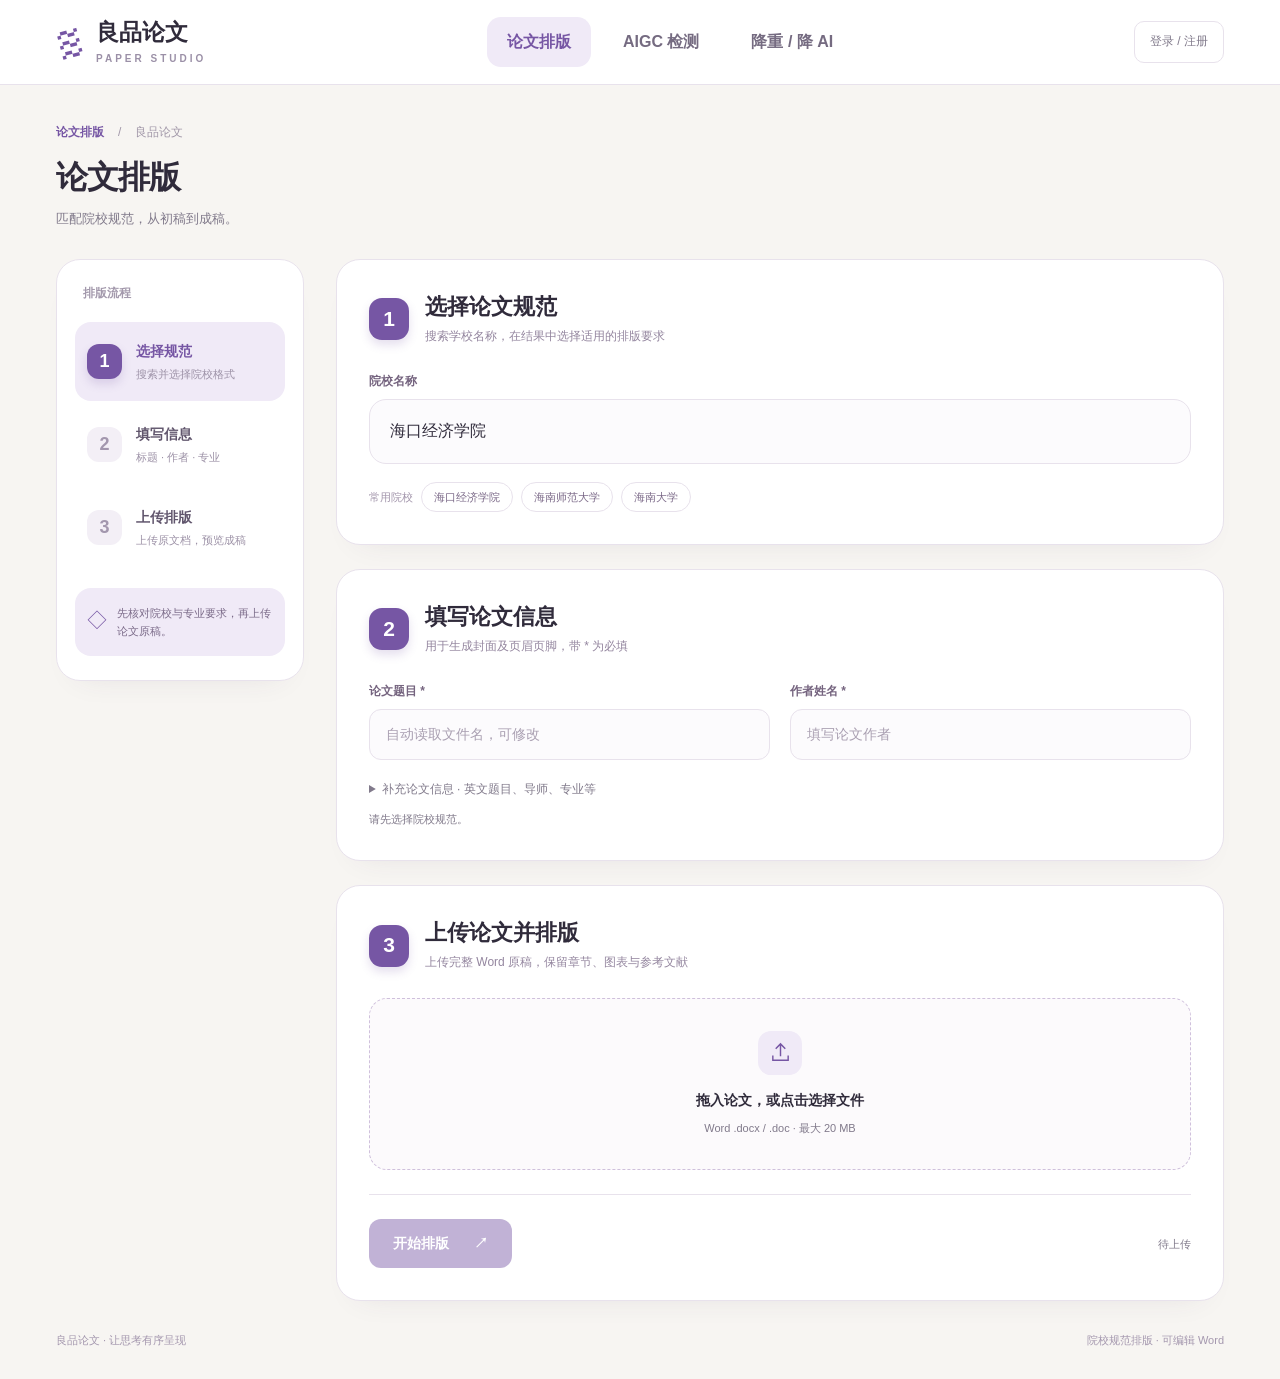
==== web/static/index.html @ 99675939 "Open Alipay in one click and delete paid results after 24 hours Payment - 付款 opens the Alipay cashie" ====
<!doctype html><html lang="zh-CN"><head><meta charset="utf-8"><meta name="viewport" content="width=device-width, initial-scale=1"><title>良品论文 · 论文排版</title><style>
:root{--canvas:#f7f5f2;--paper:#fff;--ink:#302b3b;--muted:#817a8b;--line:#e8e2ec;--accent:#7656a4;--soft:#f0eaf7;--radius:24px;--shadow:0 16px 30px -24px #45365025;font-family:"Segoe UI","Microsoft YaHei",sans-serif;color:var(--ink);background:var(--canvas);font-size:14px;line-height:1.65}
*{box-sizing:border-box}html{scroll-behavior:smooth;scroll-padding-top:105px}body{margin:0}button,input,select,textarea{font:inherit;color:inherit}[hidden]{display:none!important}button,a{touch-action:manipulation}button{cursor:pointer}button:disabled{opacity:.45;cursor:not-allowed}a{color:var(--accent)}:focus-visible{outline:3px solid #b6a0d2;outline-offset:3px}.shell{max-width:1500px;margin:auto;padding:0 56px}header{background:#fff;border-bottom:1px solid var(--line);position:sticky;top:0;z-index:10}.top{height:84px;display:flex;align-items:center;justify-content:space-between;gap:28px}.brand{display:flex;align-items:center;gap:12px;color:var(--ink);text-decoration:none;font-size:23px;font-weight:750;line-height:1.2;white-space:nowrap}.brand small{display:block;font-size:10px;letter-spacing:3px;color:#9b90a7;margin-top:6px}.brand-icon{font-size:55px;font-weight:400;color:var(--accent);line-height:.8;transform:rotate(-15deg)}nav{display:flex;gap:12px}.nav-item{border:0;background:none;padding:12px 20px;font-size:16px;font-weight:650;border-radius:14px;color:#756b81}.nav-item:hover,.nav-item.active{background:var(--soft);color:var(--accent)}.header-note{font-size:12px;color:var(--muted)}.hero{padding:38px 0 30px}.breadcrumb{display:flex;gap:14px;color:#a197a8;font-size:12px;margin:0 0 12px}.breadcrumb span:first-child{color:var(--accent);font-weight:600}h1{font-size:32px;letter-spacing:-1px;margin:0;line-height:1.4}h2{font-size:22px;line-height:1.4;margin:0;font-weight:700}.lede{color:var(--muted);font-size:13px;margin:8px 0 0}.workspace{display:grid;grid-template-columns:248px minmax(0,1fr);gap:32px;align-items:start}.card{background:#fff;border:1px solid var(--line);border-radius:var(--radius);box-shadow:var(--shadow)}.sidebar{padding:24px 18px;position:sticky;top:112px}.aside-label{font-size:12px;font-weight:650;color:#a399ac;margin:0 8px 18px}.flow-step{display:flex;gap:14px;align-items:center;padding:18px 12px;text-decoration:none;border-radius:16px;color:#61566d;font-weight:650;margin:4px 0}.flow-step i{font-style:normal;display:grid;place-items:center;width:35px;height:35px;background:#f3eff6;border-radius:12px;color:#a397ae;flex:none;font-size:18px}.flow-step small{display:block;font-size:11px;color:#9d92a7;font-weight:400;margin-top:2px}.flow-step:hover,.flow-step.active{background:var(--soft);color:var(--accent)}.flow-step.active i{background:var(--accent);color:#fff;box-shadow:0 5px 10px #7656a430}.side-tip{display:flex;gap:10px;background:var(--soft);border-radius:16px;padding:16px 12px;margin-top:20px;font-size:11px;color:#7b6b89}.side-tip p{margin:0}.side-tip>span{color:var(--accent);font-size:20px}.form-stack{display:grid;gap:24px;min-width:0}.editor{padding:32px}.section-head{display:flex;gap:16px;align-items:center;margin-bottom:25px}.step{width:40px;height:42px;display:grid;place-items:center;flex:none;border-radius:13px;background:var(--accent);box-shadow:0 5px 10px #7656a430;color:#fff;font-size:21px;font-weight:700}.sub{font-size:12px;color:#94869f;margin:4px 0 0}.grid{display:grid;grid-template-columns:1fr 1fr;gap:20px}.grid>*{min-width:0}label{display:block;margin-bottom:8px;font-size:12px;font-weight:600;color:#75647f}input,select,textarea{width:100%;min-width:0;border:1px solid var(--line);border-radius:12px;padding:13px 16px;background:#fcfbfd;min-height:48px}input::placeholder,textarea::placeholder{color:#aaa0b2}#query{font-size:16px;padding:18px 20px;border-radius:17px;background:#fcfbfd}.hint{font-size:11px;color:var(--muted);margin:10px 0 0}.school-results{display:grid;gap:8px;margin-top:12px}.school-results:empty{display:none}.school-option{border:1px solid var(--line);background:white;border-radius:12px;padding:12px 16px;text-align:left;overflow-wrap:anywhere}.school-option:hover,.school-option[aria-pressed="true"]{border-color:#b49acb;background:var(--soft);color:var(--accent)}.quick-schools{display:flex;flex-wrap:wrap;align-items:center;gap:8px;margin-top:18px;font-size:11px;color:#a295ab}.quick-schools button{background:#fff;border:1px solid var(--line);border-radius:25px;padding:5px 12px;color:#7b6988;font-size:11px}.quick-schools button:hover{background:var(--soft)}details{margin-top:20px}summary{color:var(--muted);font-size:12px;cursor:pointer}details[open] summary{margin-bottom:18px}.metadata{margin-top:0}.drop{width:100%;background:#fcfafc;border:1px dashed #cfc0dc;border-radius:18px;padding:32px;text-align:center}.drop:hover,.drop.over{background:var(--soft);border-color:var(--accent)}.upload-icon{display:grid;place-items:center;width:44px;height:44px;margin:0 auto 14px;background:var(--soft);color:var(--accent);border-radius:13px}.upload-icon svg{width:23px;height:23px}.drop b{display:block;font-size:14px}.drop small{display:block;color:var(--muted);font-size:11px;margin-top:7px}.file-name{color:var(--accent);background:var(--soft);border-radius:10px;padding:10px;overflow-wrap:anywhere;font-size:12px}.result{border-top:1px solid var(--line);padding-top:24px;margin-top:24px}.actions{display:flex;align-items:center;gap:12px;flex-wrap:wrap}.primary{display:inline-flex;align-items:center;gap:25px;background:var(--accent);border:0;border-radius:12px;padding:13px 24px;color:#fff;font-weight:600}.primary:hover{background:#60418c}.secondary{border:1px solid var(--line);background:#fff;border-radius:10px;padding:10px 15px;font-size:12px}.secondary:hover{background:var(--soft)}.status{margin-left:auto;font-size:11px;color:var(--muted)}.msg{font-size:12px;margin-top:14px;overflow-wrap:anywhere}.msg:empty{display:none}.msg.error{color:#b25142}.msg.ok{color:var(--accent)}.files{display:flex;gap:10px;flex-wrap:wrap;margin-top:14px}.files:empty{display:none}.files a{padding:9px 14px;border:1px solid var(--line);border-radius:10px;font-size:12px;text-decoration:none}.summary{font-size:12px;color:var(--muted)}.bar{height:3px;margin-top:15px;background:linear-gradient(90deg,#eee7f5,#7656a4,#eee7f5);background-size:200%;animation:busy 2s linear infinite}footer{display:flex;justify-content:space-between;gap:16px;font-size:11px;color:#a497ae;padding:30px 0}#onlinePanel{max-width:1030px;margin-left:auto}#onlinePanel textarea{border-color:var(--line)!important;background:#fcfbfd;border-radius:12px!important}@keyframes busy{to{background-position:200%}}
@media(min-width:1600px){.shell{padding:0 30px}.editor{padding:38px}.workspace{gap:36px;grid-template-columns:270px minmax(0,1fr)}}@media(max-width:1050px){.shell{padding:0 28px}.header-note{display:none}.workspace{grid-template-columns:210px minmax(0,1fr);gap:22px}.editor{padding:26px}.nav-item{padding:12px 14px;font-size:14px}}@media(max-width:720px){.shell{padding:0 18px}.top{height:auto;min-height:76px;flex-wrap:wrap;gap:14px;padding-top:16px;padding-bottom:12px}.brand{font-size:20px}.brand-icon{font-size:42px}nav{width:100%;gap:5px}.nav-item{flex:1;padding:10px 7px;font-size:12px}.hero{padding:25px 0 22px}h1{font-size:28px}h2{font-size:19px}.workspace{grid-template-columns:1fr}.sidebar{position:static;display:flex;padding:10px;gap:4px;border-radius:17px}.aside-label,.side-tip,.flow-step small{display:none}.flow-step{flex:1;padding:8px 4px;gap:7px;font-size:11px;justify-content:center;margin:0}.flow-step i{width:26px;height:28px;font-size:14px;border-radius:8px}.editor{padding:23px 18px;border-radius:19px}.section-head{gap:12px}.step{width:33px;height:36px;font-size:18px}.grid{grid-template-columns:1fr;gap:15px}.form-stack{gap:18px}.primary{justify-content:center}.sub{font-size:11px}.quick-schools{gap:6px}footer span:last-child{display:none}.status{margin-left:0}html{scroll-padding-top:155px}}@media(prefers-reduced-motion:reduce){html{scroll-behavior:auto}.bar{animation:none}}

.tw-panel{max-width:none!important;margin:0!important;padding:0!important;overflow:hidden}.tw-title-row{display:flex;align-items:center;justify-content:space-between;gap:16px;padding:25px 28px 13px}.tw-title-row .section-head{margin:0}.tw-safety{flex:none;padding:8px 12px;border-radius:99px;background:#f4eff8;color:#75628b;font-size:11px}.tw-mode-grid{display:grid;grid-template-columns:repeat(4,minmax(0,1fr));gap:12px;padding:18px 24px;background:#eee9f4}.tw-mode-card{position:relative;display:flex;align-items:flex-start;gap:12px;min-height:106px;padding:17px 15px;border:1px solid transparent;border-radius:16px;background:#fff;text-align:left;color:var(--ink);box-shadow:0 4px 14px -12px #45365055;transition:border-color .16s,transform .16s}.tw-mode-card:hover{transform:translateY(-1px);border-color:#cabbda}.tw-mode-card.selected{border:2px solid #7656a4;padding:16px 14px;box-shadow:0 5px 16px -12px #7656a480}.tw-mode-card strong,.tw-mode-card small{display:block}.tw-mode-card strong{font-size:15px;line-height:1.45}.tw-mode-card small{margin-top:8px;color:#837b8b;font-size:11px;line-height:1.55}.tw-mode-icon{display:grid;place-items:center;flex:none;width:27px;height:27px;border-radius:8px;background:#f3eff7;color:#7656a4;font-size:17px}.tw-check{position:absolute;right:12px;top:12px;display:grid;place-items:center;width:22px;height:22px;border-radius:50%;background:#7656a4;color:white;font-size:13px}.tw-options{display:grid;gap:11px;padding:16px 25px 18px;background:#f8f6fa}.tw-option-group{display:flex;align-items:center;gap:16px;min-width:0}.tw-option-label{min-width:74px;margin:0;color:#73697e;font-size:12px;font-weight:600}.tw-segment,.tw-platforms{display:flex;align-items:center;gap:6px;flex-wrap:wrap}.tw-segment button,.tw-platforms button{border:0;background:transparent;color:#433c4c;padding:7px 11px;border-radius:7px;font-size:13px}.tw-segment button.active,.tw-platforms button.active{background:#e1d4f0;color:#62428d;font-weight:650}.tw-platforms button{padding:6px 9px}.tw-model-group select{max-width:390px;min-height:40px;padding:8px 12px;background:#fff}.tw-model-button{padding:8px 12px}.tw-model-group .hint{margin:0;font-size:10px}.tw-platform-group[hidden],.tw-model-group[hidden]{display:none}.tw-compat-select{display:none!important}.tw-workbench{display:grid;grid-template-columns:minmax(0,1fr) minmax(0,1fr);gap:0;background:#f0eef2;border-top:1px solid var(--line)}.tw-pane{min-width:0;background:#fff}.tw-source-pane{border-right:8px solid #f4f2f5}.tw-pane-head{height:58px;display:flex;align-items:center;justify-content:space-between;gap:12px;padding:0 25px;border-bottom:1px solid var(--line)}.tw-pane-head>strong{font-size:15px}.tw-input-tabs{display:flex;align-items:center;gap:8px}.tw-input-tabs button,.tw-compare{border:0;background:transparent;padding:8px 12px;border-radius:7px;color:#5a5263;font-size:13px}.tw-input-tabs button.active,.tw-compare:not(:disabled){background:#e5d9f1;color:#61418c}.tw-compare:disabled{opacity:.55}.tw-pane-note{color:#9a92a0;font-size:11px}.tw-input-area{position:relative;padding:16px 20px 0}.tw-input-area textarea{width:100%;height:285px;min-height:200px;resize:vertical;padding:6px 2px 32px;border:0!important;border-radius:0!important;background:#fff!important;box-shadow:none!important;font-size:14px;line-height:1.8}.tw-input-area textarea:focus{outline:none}.tw-counter{text-align:right;color:#9a92a0;font-size:10px}.tw-source-foot{display:flex;justify-content:space-between;gap:12px;padding:11px 20px;border-top:1px solid var(--line);color:#9992a0;font-size:10px}.tw-file-area{padding:22px}.tw-file-drop{min-height:200px;display:flex;flex-direction:column;align-items:center;justify-content:center;gap:9px;border:1px dashed #cbbbd9;border-radius:14px;background:#fbf9fc;color:#302b3b;cursor:pointer}.tw-file-icon{display:grid;place-items:center;width:40px;height:40px;border-radius:12px;background:#f0eaf7;color:#7656a4;font-size:23px}.tw-file-drop small{color:#8b8292;font-size:11px}.tw-extra-options{padding:0 22px 18px}.tw-extra-options>label:not(.tw-checkline){display:block;margin:12px 0 7px}.tw-checkline{display:flex;align-items:center;gap:8px;margin-top:12px}.tw-checkline input{width:auto;min-height:0}.tw-meta-grid{display:grid;grid-template-columns:1fr 1fr;gap:10px;margin-top:12px}.tw-meta-grid input{min-height:40px}.tw-original{margin:15px 22px 0;padding:12px 15px;border:1px solid #ded4e8;border-radius:10px;background:#faf8fc;color:#81758b;white-space:pre-wrap;line-height:1.7;font-size:12px}.tw-output{min-height:330px;max-height:460px;overflow:auto;padding:18px 22px;white-space:pre-wrap;overflow-wrap:anywhere;line-height:1.8}.tw-empty{height:285px;display:flex;flex-direction:column;align-items:center;justify-content:center;gap:7px;color:#807886}.tw-empty span{display:grid;place-items:center;width:53px;height:53px;border-radius:15px;background:#f2edf6;color:#9276ae;font-size:26px;margin-bottom:7px}.tw-empty small{font-size:11px;color:#a39ba8}.tw-stats{display:flex;gap:16px;flex-wrap:wrap;padding:0 22px;color:#796c85;font-size:11px}.tw-links{padding:4px 22px 16px}.tw-result-pane.is-comparing .tw-output{border-top:1px dashed #ded4e8;margin-top:12px}.tw-actionbar{display:flex;align-items:center;justify-content:space-between;gap:16px;padding:17px 24px;border-top:1px solid var(--line)}.tw-actionbar>div{display:flex;gap:10px;flex-wrap:wrap}.tw-actionbar .primary{gap:12px}.tw-actionbar .msg{margin:0}.tw-task{display:flex;align-items:center;gap:10px;padding:14px 24px;background:#faf8fb}.tw-task label{margin:0;white-space:nowrap}.tw-task input{max-width:420px}.tw-disclaimer{padding:0 24px 18px}.sr-only{position:absolute;width:1px;height:1px;padding:0;margin:-1px;overflow:hidden;clip:rect(0,0,0,0);white-space:nowrap;border:0}
@media(max-width:1000px){.tw-mode-grid{grid-template-columns:repeat(2,minmax(0,1fr))}.tw-options{gap:12px}.tw-workbench{grid-template-columns:1fr}.tw-source-pane{border-right:0;border-bottom:8px solid #f4f2f5}.tw-input-area textarea{height:220px}.tw-output{min-height:230px}}
@media(max-width:720px){.tw-title-row{align-items:flex-start;flex-direction:column;padding:21px 17px 13px}.tw-safety{margin-left:45px}.tw-mode-grid{grid-template-columns:1fr 1fr;gap:8px;padding:12px}.tw-mode-card{min-height:120px;padding:12px 10px;gap:8px}.tw-mode-card.selected{padding:11px 9px}.tw-mode-card strong{font-size:12px}.tw-mode-card small{font-size:10px;margin-top:5px}.tw-mode-icon{width:23px;height:23px;font-size:14px}.tw-check{right:7px;top:7px;width:18px;height:18px;font-size:11px}.tw-options{padding:13px;gap:13px}.tw-option-group{align-items:flex-start;flex-direction:column;gap:5px}.tw-option-label{min-width:0}.tw-platforms{gap:2px}.tw-platforms button{padding:5px 7px;font-size:11px}.tw-model-group select{width:100%;max-width:none}.tw-model-button{align-self:flex-start}.tw-pane-head{height:52px;padding:0 14px}.tw-input-tabs button{padding:7px 8px;font-size:11px}.tw-pane-note{font-size:10px}.tw-input-area{padding:13px 14px 0}.tw-input-area textarea{height:210px}.tw-file-area{padding:14px}.tw-file-drop{min-height:170px}.tw-source-foot{padding:9px 14px;font-size:9px}.tw-output{min-height:215px;padding:14px}.tw-empty{height:180px}.tw-actionbar{align-items:flex-start;flex-direction:column;padding:14px}.tw-actionbar .primary{padding:11px 16px}.tw-actionbar .msg{margin:0}.tw-task{align-items:stretch;flex-direction:column;padding:14px}.tw-disclaimer{padding:0 14px 14px}.tw-meta-grid{grid-template-columns:1fr}}

#twPriceInfo,#twBilling{padding:0 24px}#twBilling{display:flex;align-items:center;gap:12px;flex-wrap:wrap;margin:6px 0 14px}#twBilling[hidden]{display:none}#twBilling p{width:100%;margin:0;font-size:12px}.pay-again{font-size:12px}.pay-again.blocked{display:inline-block;padding:10px 18px;border-radius:10px;background:var(--accent);color:#fff;text-decoration:none;font-size:14px}.account{display:flex;align-items:center;gap:10px;font-size:12px;color:var(--muted);white-space:nowrap}.account #accountName{color:var(--ink);font-weight:600}.tw-mode-grid{grid-template-columns:repeat(3,minmax(0,1fr))}.tw-mode-grid[hidden]{display:none}.history-list{list-style:none;margin:0;padding:0;display:grid;gap:10px}.history-list li{display:flex;align-items:center;gap:14px;flex-wrap:wrap;border:1px solid var(--line);border-radius:14px;padding:14px 16px}.history-list .h-main{flex:1;min-width:200px}.history-list .h-main b{display:block;overflow-wrap:anywhere}.history-list .h-main small{color:var(--muted);font-size:11px}.history-list .h-tag{font-size:11px;padding:3px 9px;border-radius:99px;background:#f3eff6;color:#75628b}.history-list .h-tag.paid{background:#e4f3e8;color:#2f7a45}.history-list .h-empty{justify-content:center;color:var(--muted);border-style:dashed}dialog{border:0;border-radius:var(--radius);padding:28px;width:min(420px,calc(100vw - 32px));box-shadow:0 30px 60px -30px #45365080}dialog::backdrop{background:#302b3b66}dialog form{display:grid;gap:4px}dialog label{margin-top:12px}dialog .actions{margin-top:16px}@media(max-width:720px){.account{width:100%;justify-content:flex-end}.tw-mode-grid{grid-template-columns:1fr 1fr 1fr}}
</style></head><body><header><div class="shell top"><a class="brand" href="#top" aria-label="良品论文首页"><span class="brand-icon" aria-hidden="true">≋</span><span>良品论文<small>PAPER STUDIO</small></span></a><nav aria-label="功能导航"><button class="nav-item active" data-view="format" type="button">论文排版</button><button class="nav-item" data-view="detect" type="button">AIGC 检测</button><button class="nav-item" data-view="rewrite" type="button">降重 / 降 AI</button><button class="nav-item" data-view="history" type="button" id="historyNav" hidden>我的记录</button></nav><div class="account" id="account"><span id="accountName" hidden></span><button class="secondary" id="loginOpen" type="button">登录 / 注册</button><button class="secondary" id="logout" type="button" hidden>退出</button></div></div></header>
<main class="shell" id="top"><section class="hero"><p class="breadcrumb"><span id="pageCrumb">论文排版</span><span>/</span>良品论文</p><h1 id="pageTitle">论文排版</h1><p class="lede" id="pageLede">匹配院校规范，从初稿到成稿。</p></section>
<div id="formatPanel" class="workspace"><aside class="card sidebar"><p class="aside-label">排版流程</p><a class="flow-step active" href="#chooseSchool"><i>1</i><span>选择规范<small>搜索并选择院校格式</small></span></a><a class="flow-step" href="#paperInfo"><i>2</i><span>填写信息<small>标题 · 作者 · 专业</small></span></a><a class="flow-step" href="#upload"><i>3</i><span>上传排版<small>上传原文档，预览成稿</small></span></a><div class="side-tip"><span aria-hidden="true">◇</span><p>先核对院校与专业要求，再上传论文原稿。</p></div></aside><div class="form-stack">
<section class="card editor" id="chooseSchool"><div class="section-head"><span class="step">1</span><div><h2>选择论文规范</h2><p class="sub">搜索学校名称，在结果中选择适用的排版要求</p></div></div><div><label for="query">院校名称</label><input id="query" value="海口经济学院" maxlength="100" autocomplete="off" placeholder="输入学校名称或关键词，例如：海南师范" aria-describedby="ruleInfo"><div id="schoolResults" class="school-results" role="group" aria-label="匹配院校" aria-busy="false"></div></div><p class="hint" id="ruleInfo" role="status" aria-live="polite"></p>
<div class="quick-schools"><span>常用院校</span><button type="button" data-school="海口经济学院">海口经济学院</button><button type="button" data-school="海南师范">海南师范大学</button><button type="button" data-school="海南大学">海南大学</button></div></section><section class="card editor" id="paperInfo"><div class="section-head"><span class="step">2</span><div><h2>填写论文信息</h2><p class="sub">用于生成封面及页眉页脚，带 * 为必填</p></div></div><div class="grid metadata"><div><label for="title">论文题目 <span aria-hidden="true">*</span></label><input id="title" required maxlength="200" placeholder="自动读取文件名，可修改"></div><div><label for="authorName">作者姓名 <span aria-hidden="true">*</span></label><input id="authorName" required autocomplete="name" maxlength="100" placeholder="填写论文作者"></div></div>
<details><summary>补充论文信息 <span>· 英文题目、导师、专业等</span></summary><div class="grid"><div><label for="titleEn">英文题目</label><input id="titleEn" maxlength="400"></div><div><label for="authorNameEn">作者英文名</label><input id="authorNameEn" maxlength="100"></div><div><label for="tutorName">指导教师</label><input id="tutorName" maxlength="100"></div><div><label for="tutorNameEn">指导教师英文名</label><input id="tutorNameEn" maxlength="100"></div><div><label for="subjectName">专业班级</label><input id="subjectName" maxlength="100"></div><div><label for="subjectNameEn">专业英文名</label><input id="subjectNameEn" maxlength="100"></div><div><label for="subTitle">副标题</label><input id="subTitle" maxlength="200"></div><div><label for="subTitleEn">英文副标题</label><input id="subTitleEn" maxlength="400"></div></div></details><p class="hint" id="routeHint">请先选择院校规范。</p></section><section class="card editor" id="upload"><div class="section-head"><span class="step">3</span><div><h2>上传论文并排版</h2><p class="sub">上传完整 Word 原稿，保留章节、图表与参考文献</p></div></div><button type="button" class="drop" id="drop"><span class="upload-icon" aria-hidden="true"><svg fill="none" viewBox="0 0 24 24" stroke="currentColor" stroke-width="1.5"><path d="M12 16V3m-5 5 5-5 5 5M4 15v5h16v-5"/></svg></span><b>拖入论文，或点击选择文件</b><small>Word .docx / .doc · 最大 20 MB</small></button><input type="file" id="file" accept=".docx,.doc" hidden><p id="filename" class="file-name" hidden></p>
<section class="result" id="result" aria-label="排版进度与下载" aria-busy="false"><div class="actions"><button class="primary" id="go" type="button" disabled>开始排版 <span aria-hidden="true">↗</span></button><button class="secondary" type="button" id="resume" hidden>继续查询进度</button><span class="status" id="state">待上传</span></div><div class="bar" id="bar" hidden aria-hidden="true"></div><div class="msg" id="msg" role="status" aria-live="polite"></div><div class="files" id="files" aria-label="排版结果"></div><div class="summary" id="summary" hidden aria-label="排版建议"></div></section></section></div></div><section id="onlinePanel" class="card editor tw-panel" hidden aria-labelledby="onlineTitle">
<div class="tw-title-row"><div class="section-head"><span class="step">✦</span><div><h2 id="onlineTitle">降重 / 降 AI</h2><p class="sub" id="onlineSub"></p></div></div><span class="tw-safety"><span aria-hidden="true">◇</span> 在线处理</span></div>
<div class="tw-mode-grid" id="twModeCards" role="list" aria-label="处理方式">
<button class="tw-mode-card" data-tw-mode="reduce_duplicate" type="button" role="listitem"><span class="tw-mode-icon">▤</span><span><strong>降重复制率</strong><small>降低重复表达，保留学术含义</small></span></button>
<button class="tw-mode-card" data-tw-mode="reduce_ai" type="button" role="listitem" aria-pressed="true"><span class="tw-mode-icon">✧</span><span><strong>降 AI 率</strong><small>优化机器生成痕迹，让表达更自然</small></span></button>
<button class="tw-mode-card" data-tw-mode="both" type="button" role="listitem"><span class="tw-mode-icon">▱</span><span><strong>降重 + 降 AIGC</strong><small>同时处理重复率与 AI 生成痕迹</small></span></button>
</div>
<div class="tw-options" aria-label="处理参数">
<div class="tw-option-group"><span class="tw-option-label">文本语言</span><div class="tw-segment" id="twLanguage" role="group" aria-label="文本语言"><button type="button" data-tw-language="zh" class="active" aria-pressed="true">中文</button><button type="button" data-tw-language="en" aria-pressed="false">英文</button></div></div>
<div class="tw-option-group tw-platform-group" hidden><span class="tw-option-label">检测平台</span><div class="tw-platforms" id="twPlatforms" role="group" aria-label="检测平台"><button type="button" data-platform="知网_zh" class="active" aria-pressed="true">知网</button><button type="button" data-platform="维普_zh" aria-pressed="false">维普</button><button type="button" data-platform="格子达_zh" aria-pressed="false">格子达</button><button type="button" data-platform="Paperyy_zh" aria-pressed="false">PaperYY</button><button type="button" data-platform="笔杆网_zh" aria-pressed="false">笔杆网</button><button type="button" data-platform="PaperPass_zh" aria-pressed="false">PaperPass</button><button type="button" data-platform="华宸_zh" aria-pressed="false">华宸</button><button type="button" data-platform="大雅_zh" aria-pressed="false">大雅</button><button type="button" data-platform="朱雀_zh" aria-pressed="false">朱雀</button></div><button id="twPlatformRefresh" class="secondary tw-model-button" type="button">同步官方平台</button></div>
<div class="tw-option-group tw-model-group"><label class="tw-option-label" for="twPreset">模式选择</label><select id="twPreset"><option value="aigcmove_tp_s_2">文档示例预设 · aigcmove_tp_s_2</option></select><button id="twModels" class="secondary tw-model-button" type="button">同步官方模型</button><p id="twModelInfo" class="hint">当前显示文档示例；同步后以服务商返回为准。</p></div>
</div>
<select id="twService" class="tw-compat-select" aria-hidden="true" tabindex="-1"><option value="paraphrase_stream">段落改写流式</option><option value="document_async">Word 文档改写</option><option value="detect_text">文本 AI 率检测</option><option value="detect_file">文件 AI 率检测</option></select><input id="twMode" type="hidden" value="reduce_ai">
<div class="tw-workbench">
<div class="tw-pane tw-source-pane"><div class="tw-pane-head"><div class="tw-input-tabs" id="twInputTabs" role="tablist" aria-label="输入方式"><button type="button" data-tw-input="text" class="active" role="tab" aria-selected="true">▤&nbsp; 文本输入</button><button type="button" data-tw-input="file" role="tab" aria-selected="false">⇧&nbsp; 上传文件</button></div><span class="tw-pane-note">支持中文 / 英文</span></div>
<div id="twTextWrap" class="tw-input-area"><label class="sr-only" for="twText">待处理文本</label><textarea id="twText" maxlength="50000" rows="11" placeholder="输入或粘贴论文段落（最多 50000 字符）"></textarea><div class="tw-counter" id="twCounter">0 / 50000 字符</div></div>
<div id="twFileWrap" class="tw-file-area" hidden><label for="twFile" class="tw-file-drop"><span class="tw-file-icon">⇧</span><strong>拖入 Word 文档，或点击选择</strong><small>支持 .docx / .doc，文件不超过 20 MB</small><input id="twFile" type="file" accept=".docx,.doc" hidden></label><p id="twFileName" class="file-name" hidden></p></div>
<div id="twEnglishWrap" class="tw-extra-options" hidden><label for="twEnglish">英文改写模型</label><input id="twEnglish" value="5.09en" maxlength="100"><label class="tw-checkline"><input type="checkbox" id="twDiff"> 生成标红对比文档（Word）</label></div>
<div id="twDetectionWrap" class="tw-extra-options" hidden><label for="twDetectionMode">检测粒度</label><select id="twDetectionMode"><option value="">不限定</option><option value="sentence">按句检测</option><option value="paragraph">按段检测</option></select><input id="twPlatform" value="知网_zh" type="hidden"></div>
<div id="twDetectionMeta" class="tw-extra-options" hidden><details><summary>报告信息（可选）</summary><div class="tw-meta-grid"><input id="twDetectTitle" placeholder="文档标题"><input id="twDetectAuthor" placeholder="作者"><input id="twBrandTitle" placeholder="报告主标题"><input id="twBrandSubtitle" placeholder="报告副标题"></div></details></div>
<div id="twFormatWrap" hidden><input id="twOwner"><input id="twTemplate"></div>
 </div>
<div class="tw-pane tw-result-pane"><div class="tw-pane-head"><strong>处理结果</strong><button class="tw-compare" id="twCompare" type="button" disabled aria-pressed="false">对比视图</button></div><div id="twOriginal" class="tw-original" hidden></div><div id="twOutput" class="tw-output"><div class="tw-empty"><span>▤</span><strong>当前暂无处理结果</strong><small>准备内容后，结果会显示在这里</small></div></div><div id="twStats" class="tw-stats"></div><div id="twLinks" class="files"></div></div>
</div>
<p id="twPriceInfo" class="msg">正在加载服务价格…</p>
<div id="twBilling" hidden>
  <p id="twBillInfo" role="status"></p>
  <a id="twCheckout" class="pay-again" target="_blank" rel="noopener noreferrer" hidden>没看到付款页？重新打开</a>
  <button id="twPaidRun" class="secondary" type="button">已付款但没有开始？点这里</button>
</div>
<div class="tw-actionbar"><div><button id="twPrepare" class="primary" type="button">开始改写 <span aria-hidden="true">↗</span></button><button id="twSubmit" class="secondary" type="button" hidden>提交至付费服务</button><button id="twEstimate" class="secondary" type="button" hidden>估算费用</button></div><span id="twMessage" class="msg" role="status" aria-live="polite"></span></div>
<div id="twTaskWrap" class="tw-task" hidden><label for="twTask">异步任务编号</label><input id="twTask"><button id="twPoll" class="secondary" type="button">查询任务结果</button></div>
</section>
<section id="paymentPanel" hidden aria-live="polite" style="max-width:1030px;margin:18px 0 0 auto;padding:18px;border:1px solid var(--line);border-radius:12px;text-align:center;background:#fff"><h2 style="font-size:16px">支付宝付款</h2><p id="paymentInfo" class="hint"></p><div id="couponControls" hidden style="display:flex;justify-content:center;gap:8px;flex-wrap:wrap;margin:12px auto"><label class="sr-only" for="couponCode">兑换码 / 优惠券</label><input id="couponCode" maxlength="32" autocomplete="off" placeholder="输入兑换码 / 优惠券" style="width:min(280px,100%);min-height:42px"><button id="applyCoupon" class="secondary" type="button">使用优惠券</button></div><p id="couponInfo" class="hint" role="status"></p><button id="createPayment" class="primary" type="button" hidden>支付宝付款</button><a id="paymentCheckout" class="pay-again" target="_blank" rel="noopener noreferrer" hidden style="display:block;margin:10px auto">没看到付款页？重新打开</a><button id="paidDownload" class="secondary" type="button" hidden>下载已支付成品</button></section>
<section id="historyPanel" class="card editor" hidden aria-labelledby="historyTitle"><div class="section-head"><span class="step">≡</span><div><h2 id="historyTitle">我的记录</h2><p class="sub">付款后的成品和结果保存 24 小时，到期自动删除，请及时下载</p></div><button class="secondary" id="historyRefresh" type="button" style="margin-left:auto">刷新</button></div><p id="historyMsg" class="msg" role="status"></p><ul id="historyList" class="history-list"></ul></section>
<dialog id="loginDialog" aria-labelledby="loginTitle"><form id="loginForm" method="dialog"><h2 id="loginTitle">登录后上传论文</h2><p class="sub">没有账号？填好用户名和密码，点「注册」即可。</p><label for="loginUser">用户名</label><input id="loginUser" autocomplete="username" maxlength="20" required placeholder="3–20 位字母、数字、下划线或汉字"><label for="loginPass">密码</label><input id="loginPass" type="password" autocomplete="current-password" minlength="8" maxlength="128" required placeholder="至少 8 位"><p id="loginMsg" class="msg error" role="alert"></p><div class="actions"><button class="primary" id="loginSubmit" type="submit" value="login">登录</button><button class="secondary" id="registerSubmit" type="submit" value="register">注册</button><button class="secondary" id="loginCancel" type="button" style="margin-left:auto">取消</button></div></form></dialog>
<footer><span>良品论文 · 让思考有序呈现</span><span>院校规范排版 · 可编辑 Word</span></footer></main><script src="/app.js" defer></script></body></html>
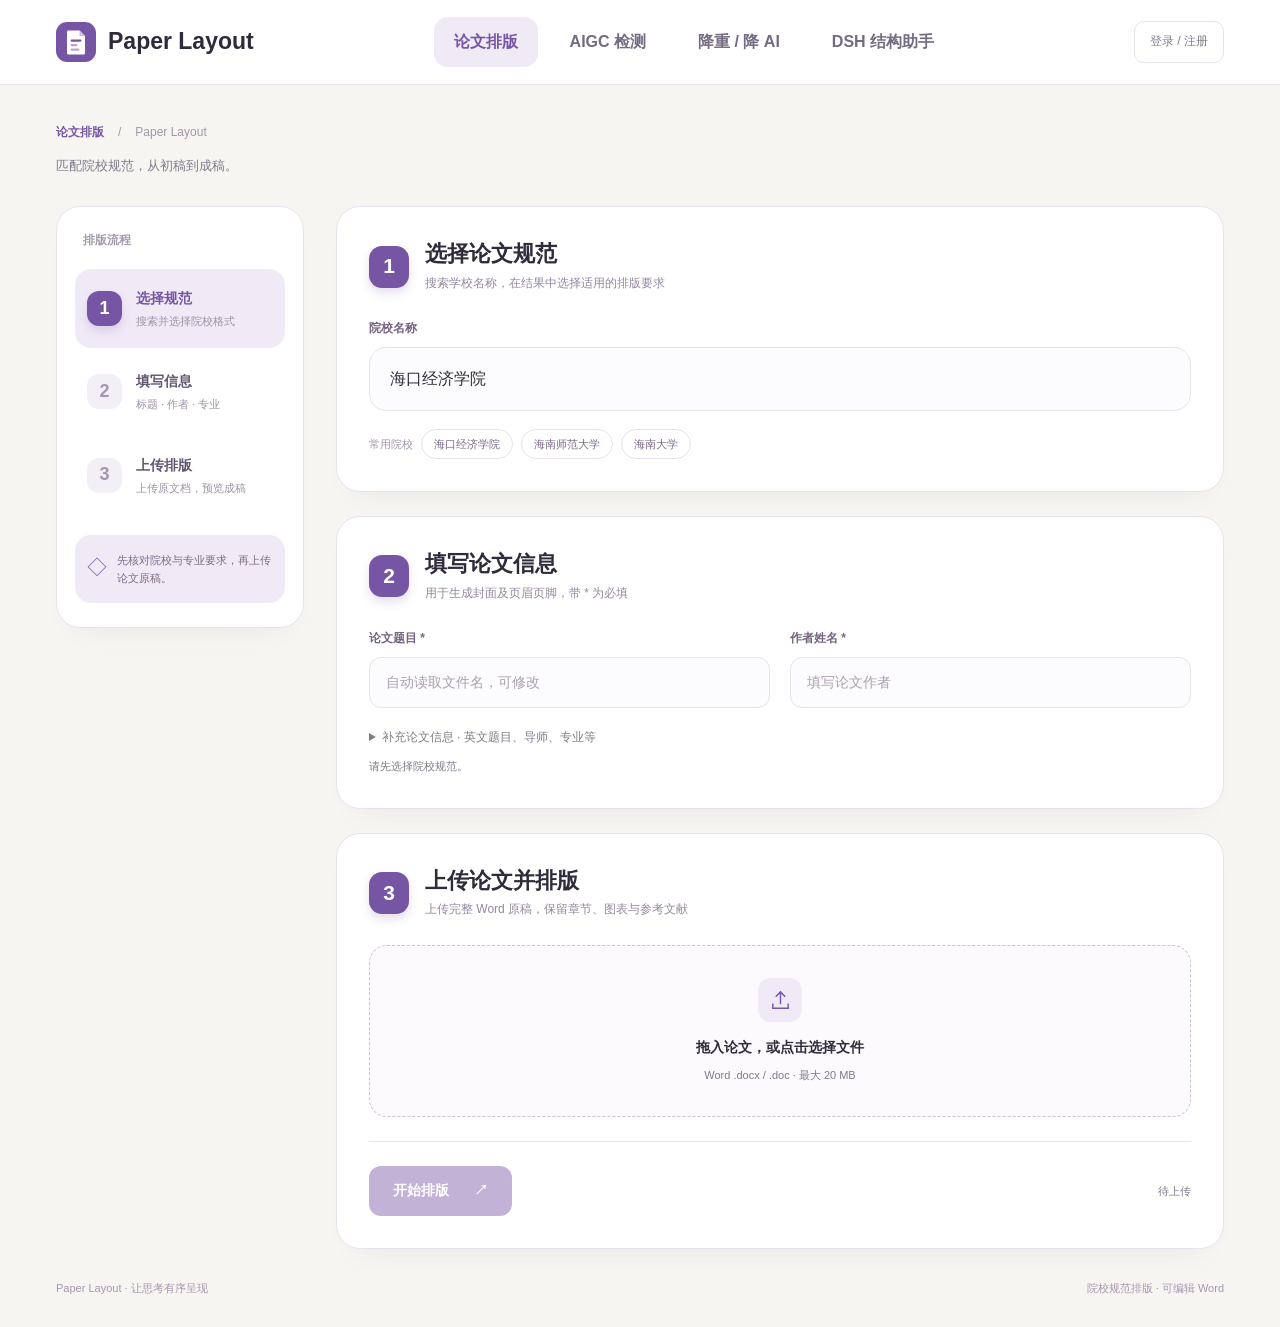
==== commit d86cb737: "Turn DSH checkpoints into skills and add a gated debug page - DSH features now live in core/dsh/skil" ====
--- a/web/static/index.html
+++ b/web/static/index.html
@@ -1,15 +1,15 @@
-<!doctype html><html lang="zh-CN"><head><meta charset="utf-8"><meta name="viewport" content="width=device-width, initial-scale=1"><title>良品论文 · 论文排版</title><style>
+<!doctype html><html lang="zh-CN"><head><meta charset="utf-8"><meta name="viewport" content="width=device-width, initial-scale=1"><title>Paper Layout · 论文排版</title><link rel="icon" type="image/png" href="/favicon.png"><link rel="shortcut icon" href="/favicon.ico"><style>
 :root{--canvas:#f7f5f2;--paper:#fff;--ink:#302b3b;--muted:#817a8b;--line:#e8e2ec;--accent:#7656a4;--soft:#f0eaf7;--radius:24px;--shadow:0 16px 30px -24px #45365025;font-family:"Segoe UI","Microsoft YaHei",sans-serif;color:var(--ink);background:var(--canvas);font-size:14px;line-height:1.65}
-*{box-sizing:border-box}html{scroll-behavior:smooth;scroll-padding-top:105px}body{margin:0}button,input,select,textarea{font:inherit;color:inherit}[hidden]{display:none!important}button,a{touch-action:manipulation}button{cursor:pointer}button:disabled{opacity:.45;cursor:not-allowed}a{color:var(--accent)}:focus-visible{outline:3px solid #b6a0d2;outline-offset:3px}.shell{max-width:1500px;margin:auto;padding:0 56px}header{background:#fff;border-bottom:1px solid var(--line);position:sticky;top:0;z-index:10}.top{height:84px;display:flex;align-items:center;justify-content:space-between;gap:28px}.brand{display:flex;align-items:center;gap:12px;color:var(--ink);text-decoration:none;font-size:23px;font-weight:750;line-height:1.2;white-space:nowrap}.brand small{display:block;font-size:10px;letter-spacing:3px;color:#9b90a7;margin-top:6px}.brand-icon{font-size:55px;font-weight:400;color:var(--accent);line-height:.8;transform:rotate(-15deg)}nav{display:flex;gap:12px}.nav-item{border:0;background:none;padding:12px 20px;font-size:16px;font-weight:650;border-radius:14px;color:#756b81}.nav-item:hover,.nav-item.active{background:var(--soft);color:var(--accent)}.header-note{font-size:12px;color:var(--muted)}.hero{padding:38px 0 30px}.breadcrumb{display:flex;gap:14px;color:#a197a8;font-size:12px;margin:0 0 12px}.breadcrumb span:first-child{color:var(--accent);font-weight:600}h1{font-size:32px;letter-spacing:-1px;margin:0;line-height:1.4}h2{font-size:22px;line-height:1.4;margin:0;font-weight:700}.lede{color:var(--muted);font-size:13px;margin:8px 0 0}.workspace{display:grid;grid-template-columns:248px minmax(0,1fr);gap:32px;align-items:start}.card{background:#fff;border:1px solid var(--line);border-radius:var(--radius);box-shadow:var(--shadow)}.sidebar{padding:24px 18px;position:sticky;top:112px}.aside-label{font-size:12px;font-weight:650;color:#a399ac;margin:0 8px 18px}.flow-step{display:flex;gap:14px;align-items:center;padding:18px 12px;text-decoration:none;border-radius:16px;color:#61566d;font-weight:650;margin:4px 0}.flow-step i{font-style:normal;display:grid;place-items:center;width:35px;height:35px;background:#f3eff6;border-radius:12px;color:#a397ae;flex:none;font-size:18px}.flow-step small{display:block;font-size:11px;color:#9d92a7;font-weight:400;margin-top:2px}.flow-step:hover,.flow-step.active{background:var(--soft);color:var(--accent)}.flow-step.active i{background:var(--accent);color:#fff;box-shadow:0 5px 10px #7656a430}.side-tip{display:flex;gap:10px;background:var(--soft);border-radius:16px;padding:16px 12px;margin-top:20px;font-size:11px;color:#7b6b89}.side-tip p{margin:0}.side-tip>span{color:var(--accent);font-size:20px}.form-stack{display:grid;gap:24px;min-width:0}.editor{padding:32px}.section-head{display:flex;gap:16px;align-items:center;margin-bottom:25px}.step{width:40px;height:42px;display:grid;place-items:center;flex:none;border-radius:13px;background:var(--accent);box-shadow:0 5px 10px #7656a430;color:#fff;font-size:21px;font-weight:700}.sub{font-size:12px;color:#94869f;margin:4px 0 0}.grid{display:grid;grid-template-columns:1fr 1fr;gap:20px}.grid>*{min-width:0}label{display:block;margin-bottom:8px;font-size:12px;font-weight:600;color:#75647f}input,select,textarea{width:100%;min-width:0;border:1px solid var(--line);border-radius:12px;padding:13px 16px;background:#fcfbfd;min-height:48px}input::placeholder,textarea::placeholder{color:#aaa0b2}#query{font-size:16px;padding:18px 20px;border-radius:17px;background:#fcfbfd}.hint{font-size:11px;color:var(--muted);margin:10px 0 0}.school-results{display:grid;gap:8px;margin-top:12px}.school-results:empty{display:none}.school-option{border:1px solid var(--line);background:white;border-radius:12px;padding:12px 16px;text-align:left;overflow-wrap:anywhere}.school-option:hover,.school-option[aria-pressed="true"]{border-color:#b49acb;background:var(--soft);color:var(--accent)}.quick-schools{display:flex;flex-wrap:wrap;align-items:center;gap:8px;margin-top:18px;font-size:11px;color:#a295ab}.quick-schools button{background:#fff;border:1px solid var(--line);border-radius:25px;padding:5px 12px;color:#7b6988;font-size:11px}.quick-schools button:hover{background:var(--soft)}details{margin-top:20px}summary{color:var(--muted);font-size:12px;cursor:pointer}details[open] summary{margin-bottom:18px}.metadata{margin-top:0}.drop{width:100%;background:#fcfafc;border:1px dashed #cfc0dc;border-radius:18px;padding:32px;text-align:center}.drop:hover,.drop.over{background:var(--soft);border-color:var(--accent)}.upload-icon{display:grid;place-items:center;width:44px;height:44px;margin:0 auto 14px;background:var(--soft);color:var(--accent);border-radius:13px}.upload-icon svg{width:23px;height:23px}.drop b{display:block;font-size:14px}.drop small{display:block;color:var(--muted);font-size:11px;margin-top:7px}.file-name{color:var(--accent);background:var(--soft);border-radius:10px;padding:10px;overflow-wrap:anywhere;font-size:12px}.result{border-top:1px solid var(--line);padding-top:24px;margin-top:24px}.actions{display:flex;align-items:center;gap:12px;flex-wrap:wrap}.primary{display:inline-flex;align-items:center;gap:25px;background:var(--accent);border:0;border-radius:12px;padding:13px 24px;color:#fff;font-weight:600}.primary:hover{background:#60418c}.secondary{border:1px solid var(--line);background:#fff;border-radius:10px;padding:10px 15px;font-size:12px}.secondary:hover{background:var(--soft)}.status{margin-left:auto;font-size:11px;color:var(--muted)}.msg{font-size:12px;margin-top:14px;overflow-wrap:anywhere}.msg:empty{display:none}.msg.error{color:#b25142}.msg.ok{color:var(--accent)}.files{display:flex;gap:10px;flex-wrap:wrap;margin-top:14px}.files:empty{display:none}.files a{padding:9px 14px;border:1px solid var(--line);border-radius:10px;font-size:12px;text-decoration:none}.summary{font-size:12px;color:var(--muted)}.bar{height:3px;margin-top:15px;background:linear-gradient(90deg,#eee7f5,#7656a4,#eee7f5);background-size:200%;animation:busy 2s linear infinite}footer{display:flex;justify-content:space-between;gap:16px;font-size:11px;color:#a497ae;padding:30px 0}#onlinePanel{max-width:1030px;margin-left:auto}#onlinePanel textarea{border-color:var(--line)!important;background:#fcfbfd;border-radius:12px!important}@keyframes busy{to{background-position:200%}}
-@media(min-width:1600px){.shell{padding:0 30px}.editor{padding:38px}.workspace{gap:36px;grid-template-columns:270px minmax(0,1fr)}}@media(max-width:1050px){.shell{padding:0 28px}.header-note{display:none}.workspace{grid-template-columns:210px minmax(0,1fr);gap:22px}.editor{padding:26px}.nav-item{padding:12px 14px;font-size:14px}}@media(max-width:720px){.shell{padding:0 18px}.top{height:auto;min-height:76px;flex-wrap:wrap;gap:14px;padding-top:16px;padding-bottom:12px}.brand{font-size:20px}.brand-icon{font-size:42px}nav{width:100%;gap:5px}.nav-item{flex:1;padding:10px 7px;font-size:12px}.hero{padding:25px 0 22px}h1{font-size:28px}h2{font-size:19px}.workspace{grid-template-columns:1fr}.sidebar{position:static;display:flex;padding:10px;gap:4px;border-radius:17px}.aside-label,.side-tip,.flow-step small{display:none}.flow-step{flex:1;padding:8px 4px;gap:7px;font-size:11px;justify-content:center;margin:0}.flow-step i{width:26px;height:28px;font-size:14px;border-radius:8px}.editor{padding:23px 18px;border-radius:19px}.section-head{gap:12px}.step{width:33px;height:36px;font-size:18px}.grid{grid-template-columns:1fr;gap:15px}.form-stack{gap:18px}.primary{justify-content:center}.sub{font-size:11px}.quick-schools{gap:6px}footer span:last-child{display:none}.status{margin-left:0}html{scroll-padding-top:155px}}@media(prefers-reduced-motion:reduce){html{scroll-behavior:auto}.bar{animation:none}}
+*{box-sizing:border-box}html{scroll-behavior:smooth;scroll-padding-top:105px}body{margin:0}button,input,select,textarea{font:inherit;color:inherit}[hidden]{display:none!important}button,a{touch-action:manipulation}button{cursor:pointer}button:disabled{opacity:.45;cursor:not-allowed}a{color:var(--accent)}:focus-visible{outline:3px solid #b6a0d2;outline-offset:3px}.shell{max-width:1500px;margin:auto;padding:0 56px}header{background:#fff;border-bottom:1px solid var(--line);position:sticky;top:0;z-index:10}.top{height:84px;display:flex;align-items:center;justify-content:space-between;gap:28px}.brand{display:flex;align-items:center;gap:12px;color:var(--ink);text-decoration:none;font-size:23px;font-weight:750;line-height:1.2;white-space:nowrap}.brand-logo{width:40px;height:40px;flex:none}nav{display:flex;gap:12px}.nav-item{border:0;background:none;padding:12px 20px;font-size:16px;font-weight:650;border-radius:14px;color:#756b81}.nav-item:hover,.nav-item.active{background:var(--soft);color:var(--accent)}.header-note{font-size:12px;color:var(--muted)}.hero{padding:38px 0 30px}.breadcrumb{display:flex;gap:14px;color:#a197a8;font-size:12px;margin:0 0 12px}.breadcrumb span:first-child{color:var(--accent);font-weight:600}h1{font-size:32px;letter-spacing:-1px;margin:0;line-height:1.4}h2{font-size:22px;line-height:1.4;margin:0;font-weight:700}.lede{color:var(--muted);font-size:13px;margin:8px 0 0}.workspace{display:grid;grid-template-columns:248px minmax(0,1fr);gap:32px;align-items:start}.card{background:#fff;border:1px solid var(--line);border-radius:var(--radius);box-shadow:var(--shadow)}.sidebar{padding:24px 18px;position:sticky;top:112px}.aside-label{font-size:12px;font-weight:650;color:#a399ac;margin:0 8px 18px}.flow-step{display:flex;gap:14px;align-items:center;padding:18px 12px;text-decoration:none;border-radius:16px;color:#61566d;font-weight:650;margin:4px 0}.flow-step i{font-style:normal;display:grid;place-items:center;width:35px;height:35px;background:#f3eff6;border-radius:12px;color:#a397ae;flex:none;font-size:18px}.flow-step small{display:block;font-size:11px;color:#9d92a7;font-weight:400;margin-top:2px}.flow-step:hover,.flow-step.active{background:var(--soft);color:var(--accent)}.flow-step.active i{background:var(--accent);color:#fff;box-shadow:0 5px 10px #7656a430}.side-tip{display:flex;gap:10px;background:var(--soft);border-radius:16px;padding:16px 12px;margin-top:20px;font-size:11px;color:#7b6b89}.side-tip p{margin:0}.side-tip>span{color:var(--accent);font-size:20px}.form-stack{display:grid;gap:24px;min-width:0}.editor{padding:32px}.section-head{display:flex;gap:16px;align-items:center;margin-bottom:25px}.step{width:40px;height:42px;display:grid;place-items:center;flex:none;border-radius:13px;background:var(--accent);box-shadow:0 5px 10px #7656a430;color:#fff;font-size:21px;font-weight:700}.sub{font-size:12px;color:#94869f;margin:4px 0 0}.grid{display:grid;grid-template-columns:1fr 1fr;gap:20px}.grid>*{min-width:0}label{display:block;margin-bottom:8px;font-size:12px;font-weight:600;color:#75647f}input,select,textarea{width:100%;min-width:0;border:1px solid var(--line);border-radius:12px;padding:13px 16px;background:#fcfbfd;min-height:48px}input::placeholder,textarea::placeholder{color:#aaa0b2}#query{font-size:16px;padding:18px 20px;border-radius:17px;background:#fcfbfd}.hint{font-size:11px;color:var(--muted);margin:10px 0 0}.school-results{display:grid;gap:8px;margin-top:12px}.school-results:empty{display:none}.school-option{border:1px solid var(--line);background:white;border-radius:12px;padding:12px 16px;text-align:left;overflow-wrap:anywhere}.school-option:hover,.school-option[aria-pressed="true"]{border-color:#b49acb;background:var(--soft);color:var(--accent)}.quick-schools{display:flex;flex-wrap:wrap;align-items:center;gap:8px;margin-top:18px;font-size:11px;color:#a295ab}.quick-schools button{background:#fff;border:1px solid var(--line);border-radius:25px;padding:5px 12px;color:#7b6988;font-size:11px}.quick-schools button:hover{background:var(--soft)}details{margin-top:20px}summary{color:var(--muted);font-size:12px;cursor:pointer}details[open] summary{margin-bottom:18px}.metadata{margin-top:0}.drop{width:100%;background:#fcfafc;border:1px dashed #cfc0dc;border-radius:18px;padding:32px;text-align:center}.drop:hover,.drop.over{background:var(--soft);border-color:var(--accent)}.upload-icon{display:grid;place-items:center;width:44px;height:44px;margin:0 auto 14px;background:var(--soft);color:var(--accent);border-radius:13px}.upload-icon svg{width:23px;height:23px}.drop b{display:block;font-size:14px}.drop small{display:block;color:var(--muted);font-size:11px;margin-top:7px}.file-name{color:var(--accent);background:var(--soft);border-radius:10px;padding:10px;overflow-wrap:anywhere;font-size:12px}.result{border-top:1px solid var(--line);padding-top:24px;margin-top:24px}.actions{display:flex;align-items:center;gap:12px;flex-wrap:wrap}.primary{display:inline-flex;align-items:center;gap:25px;background:var(--accent);border:0;border-radius:12px;padding:13px 24px;color:#fff;font-weight:600}.primary:hover{background:#60418c}.secondary{border:1px solid var(--line);background:#fff;border-radius:10px;padding:10px 15px;font-size:12px}.secondary:hover{background:var(--soft)}.status{margin-left:auto;font-size:11px;color:var(--muted)}.msg{font-size:12px;margin-top:14px;overflow-wrap:anywhere}.msg:empty{display:none}.msg.error{color:#b25142}.msg.ok{color:var(--accent)}.files{display:flex;gap:10px;flex-wrap:wrap;margin-top:14px}.files:empty{display:none}.files a{padding:9px 14px;border:1px solid var(--line);border-radius:10px;font-size:12px;text-decoration:none}.summary{font-size:12px;color:var(--muted)}.bar{height:3px;margin-top:15px;background:linear-gradient(90deg,#eee7f5,#7656a4,#eee7f5);background-size:200%;animation:busy 2s linear infinite}footer{display:flex;justify-content:space-between;gap:16px;font-size:11px;color:#a497ae;padding:30px 0}#onlinePanel{max-width:1030px;margin-left:auto}#onlinePanel textarea{border-color:var(--line)!important;background:#fcfbfd;border-radius:12px!important}@keyframes busy{to{background-position:200%}}
+@media(min-width:1600px){.shell{padding:0 30px}.editor{padding:38px}.workspace{gap:36px;grid-template-columns:270px minmax(0,1fr)}}@media(max-width:1050px){.shell{padding:0 28px}.header-note{display:none}.workspace{grid-template-columns:210px minmax(0,1fr);gap:22px}.editor{padding:26px}.nav-item{padding:12px 14px;font-size:14px}}@media(max-width:720px){.shell{padding:0 18px}.top{height:auto;min-height:76px;flex-wrap:wrap;gap:14px;padding-top:16px;padding-bottom:12px}.brand{font-size:20px}.brand-logo{width:34px;height:34px}nav{width:100%;gap:5px}.nav-item{flex:1;padding:10px 7px;font-size:12px}.hero{padding:25px 0 22px}h1{font-size:28px}h2{font-size:19px}.workspace{grid-template-columns:1fr}.sidebar{position:static;display:flex;padding:10px;gap:4px;border-radius:17px}.aside-label,.side-tip,.flow-step small{display:none}.flow-step{flex:1;padding:8px 4px;gap:7px;font-size:11px;justify-content:center;margin:0}.flow-step i{width:26px;height:28px;font-size:14px;border-radius:8px}.editor{padding:23px 18px;border-radius:19px}.section-head{gap:12px}.step{width:33px;height:36px;font-size:18px}.grid{grid-template-columns:1fr;gap:15px}.form-stack{gap:18px}.primary{justify-content:center}.sub{font-size:11px}.quick-schools{gap:6px}footer span:last-child{display:none}.status{margin-left:0}html{scroll-padding-top:155px}}@media(prefers-reduced-motion:reduce){html{scroll-behavior:auto}.bar{animation:none}}
 
 .tw-panel{max-width:none!important;margin:0!important;padding:0!important;overflow:hidden}.tw-title-row{display:flex;align-items:center;justify-content:space-between;gap:16px;padding:25px 28px 13px}.tw-title-row .section-head{margin:0}.tw-safety{flex:none;padding:8px 12px;border-radius:99px;background:#f4eff8;color:#75628b;font-size:11px}.tw-mode-grid{display:grid;grid-template-columns:repeat(4,minmax(0,1fr));gap:12px;padding:18px 24px;background:#eee9f4}.tw-mode-card{position:relative;display:flex;align-items:flex-start;gap:12px;min-height:106px;padding:17px 15px;border:1px solid transparent;border-radius:16px;background:#fff;text-align:left;color:var(--ink);box-shadow:0 4px 14px -12px #45365055;transition:border-color .16s,transform .16s}.tw-mode-card:hover{transform:translateY(-1px);border-color:#cabbda}.tw-mode-card.selected{border:2px solid #7656a4;padding:16px 14px;box-shadow:0 5px 16px -12px #7656a480}.tw-mode-card strong,.tw-mode-card small{display:block}.tw-mode-card strong{font-size:15px;line-height:1.45}.tw-mode-card small{margin-top:8px;color:#837b8b;font-size:11px;line-height:1.55}.tw-mode-icon{display:grid;place-items:center;flex:none;width:27px;height:27px;border-radius:8px;background:#f3eff7;color:#7656a4;font-size:17px}.tw-check{position:absolute;right:12px;top:12px;display:grid;place-items:center;width:22px;height:22px;border-radius:50%;background:#7656a4;color:white;font-size:13px}.tw-options{display:grid;gap:11px;padding:16px 25px 18px;background:#f8f6fa}.tw-option-group{display:flex;align-items:center;gap:16px;min-width:0}.tw-option-label{min-width:74px;margin:0;color:#73697e;font-size:12px;font-weight:600}.tw-segment,.tw-platforms{display:flex;align-items:center;gap:6px;flex-wrap:wrap}.tw-segment button,.tw-platforms button{border:0;background:transparent;color:#433c4c;padding:7px 11px;border-radius:7px;font-size:13px}.tw-segment button.active,.tw-platforms button.active{background:#e1d4f0;color:#62428d;font-weight:650}.tw-platforms button{padding:6px 9px}.tw-model-group select{max-width:390px;min-height:40px;padding:8px 12px;background:#fff}.tw-model-button{padding:8px 12px}.tw-model-group .hint{margin:0;font-size:10px}.tw-platform-group[hidden],.tw-model-group[hidden]{display:none}.tw-compat-select{display:none!important}.tw-workbench{display:grid;grid-template-columns:minmax(0,1fr) minmax(0,1fr);gap:0;background:#f0eef2;border-top:1px solid var(--line)}.tw-pane{min-width:0;background:#fff}.tw-source-pane{border-right:8px solid #f4f2f5}.tw-pane-head{height:58px;display:flex;align-items:center;justify-content:space-between;gap:12px;padding:0 25px;border-bottom:1px solid var(--line)}.tw-pane-head>strong{font-size:15px}.tw-input-tabs{display:flex;align-items:center;gap:8px}.tw-input-tabs button,.tw-compare{border:0;background:transparent;padding:8px 12px;border-radius:7px;color:#5a5263;font-size:13px}.tw-input-tabs button.active,.tw-compare:not(:disabled){background:#e5d9f1;color:#61418c}.tw-compare:disabled{opacity:.55}.tw-pane-note{color:#9a92a0;font-size:11px}.tw-input-area{position:relative;padding:16px 20px 0}.tw-input-area textarea{width:100%;height:285px;min-height:200px;resize:vertical;padding:6px 2px 32px;border:0!important;border-radius:0!important;background:#fff!important;box-shadow:none!important;font-size:14px;line-height:1.8}.tw-input-area textarea:focus{outline:none}.tw-counter{text-align:right;color:#9a92a0;font-size:10px}.tw-source-foot{display:flex;justify-content:space-between;gap:12px;padding:11px 20px;border-top:1px solid var(--line);color:#9992a0;font-size:10px}.tw-file-area{padding:22px}.tw-file-drop{min-height:200px;display:flex;flex-direction:column;align-items:center;justify-content:center;gap:9px;border:1px dashed #cbbbd9;border-radius:14px;background:#fbf9fc;color:#302b3b;cursor:pointer}.tw-file-icon{display:grid;place-items:center;width:40px;height:40px;border-radius:12px;background:#f0eaf7;color:#7656a4;font-size:23px}.tw-file-drop small{color:#8b8292;font-size:11px}.tw-extra-options{padding:0 22px 18px}.tw-extra-options>label:not(.tw-checkline){display:block;margin:12px 0 7px}.tw-checkline{display:flex;align-items:center;gap:8px;margin-top:12px}.tw-checkline input{width:auto;min-height:0}.tw-meta-grid{display:grid;grid-template-columns:1fr 1fr;gap:10px;margin-top:12px}.tw-meta-grid input{min-height:40px}.tw-original{margin:15px 22px 0;padding:12px 15px;border:1px solid #ded4e8;border-radius:10px;background:#faf8fc;color:#81758b;white-space:pre-wrap;line-height:1.7;font-size:12px}.tw-output{min-height:330px;max-height:460px;overflow:auto;padding:18px 22px;white-space:pre-wrap;overflow-wrap:anywhere;line-height:1.8}.tw-empty{height:285px;display:flex;flex-direction:column;align-items:center;justify-content:center;gap:7px;color:#807886}.tw-empty span{display:grid;place-items:center;width:53px;height:53px;border-radius:15px;background:#f2edf6;color:#9276ae;font-size:26px;margin-bottom:7px}.tw-empty small{font-size:11px;color:#a39ba8}.tw-stats{display:flex;gap:16px;flex-wrap:wrap;padding:0 22px;color:#796c85;font-size:11px}.tw-links{padding:4px 22px 16px}.tw-result-pane.is-comparing .tw-output{border-top:1px dashed #ded4e8;margin-top:12px}.tw-actionbar{display:flex;align-items:center;justify-content:space-between;gap:16px;padding:17px 24px;border-top:1px solid var(--line)}.tw-actionbar>div{display:flex;gap:10px;flex-wrap:wrap}.tw-actionbar .primary{gap:12px}.tw-actionbar .msg{margin:0}.tw-task{display:flex;align-items:center;gap:10px;padding:14px 24px;background:#faf8fb}.tw-task label{margin:0;white-space:nowrap}.tw-task input{max-width:420px}.tw-disclaimer{padding:0 24px 18px}.sr-only{position:absolute;width:1px;height:1px;padding:0;margin:-1px;overflow:hidden;clip:rect(0,0,0,0);white-space:nowrap;border:0}
 @media(max-width:1000px){.tw-mode-grid{grid-template-columns:repeat(2,minmax(0,1fr))}.tw-options{gap:12px}.tw-workbench{grid-template-columns:1fr}.tw-source-pane{border-right:0;border-bottom:8px solid #f4f2f5}.tw-input-area textarea{height:220px}.tw-output{min-height:230px}}
 @media(max-width:720px){.tw-title-row{align-items:flex-start;flex-direction:column;padding:21px 17px 13px}.tw-safety{margin-left:45px}.tw-mode-grid{grid-template-columns:1fr 1fr;gap:8px;padding:12px}.tw-mode-card{min-height:120px;padding:12px 10px;gap:8px}.tw-mode-card.selected{padding:11px 9px}.tw-mode-card strong{font-size:12px}.tw-mode-card small{font-size:10px;margin-top:5px}.tw-mode-icon{width:23px;height:23px;font-size:14px}.tw-check{right:7px;top:7px;width:18px;height:18px;font-size:11px}.tw-options{padding:13px;gap:13px}.tw-option-group{align-items:flex-start;flex-direction:column;gap:5px}.tw-option-label{min-width:0}.tw-platforms{gap:2px}.tw-platforms button{padding:5px 7px;font-size:11px}.tw-model-group select{width:100%;max-width:none}.tw-model-button{align-self:flex-start}.tw-pane-head{height:52px;padding:0 14px}.tw-input-tabs button{padding:7px 8px;font-size:11px}.tw-pane-note{font-size:10px}.tw-input-area{padding:13px 14px 0}.tw-input-area textarea{height:210px}.tw-file-area{padding:14px}.tw-file-drop{min-height:170px}.tw-source-foot{padding:9px 14px;font-size:9px}.tw-output{min-height:215px;padding:14px}.tw-empty{height:180px}.tw-actionbar{align-items:flex-start;flex-direction:column;padding:14px}.tw-actionbar .primary{padding:11px 16px}.tw-actionbar .msg{margin:0}.tw-task{align-items:stretch;flex-direction:column;padding:14px}.tw-disclaimer{padding:0 14px 14px}.tw-meta-grid{grid-template-columns:1fr}}
 
 #twPriceInfo,#twBilling{padding:0 24px}#twBilling{display:flex;align-items:center;gap:12px;flex-wrap:wrap;margin:6px 0 14px}#twBilling[hidden]{display:none}#twBilling p{width:100%;margin:0;font-size:12px}.pay-again{font-size:12px}.pay-again.blocked{display:inline-block;padding:10px 18px;border-radius:10px;background:var(--accent);color:#fff;text-decoration:none;font-size:14px}.account{display:flex;align-items:center;gap:10px;font-size:12px;color:var(--muted);white-space:nowrap}.account #accountName{color:var(--ink);font-weight:600}.tw-mode-grid{grid-template-columns:repeat(3,minmax(0,1fr))}.tw-mode-grid[hidden]{display:none}.history-list{list-style:none;margin:0;padding:0;display:grid;gap:10px}.history-list li{display:flex;align-items:center;gap:14px;flex-wrap:wrap;border:1px solid var(--line);border-radius:14px;padding:14px 16px}.history-list .h-main{flex:1;min-width:200px}.history-list .h-main b{display:block;overflow-wrap:anywhere}.history-list .h-main small{color:var(--muted);font-size:11px}.history-list .h-tag{font-size:11px;padding:3px 9px;border-radius:99px;background:#f3eff6;color:#75628b}.history-list .h-tag.paid{background:#e4f3e8;color:#2f7a45}.history-list .h-empty{justify-content:center;color:var(--muted);border-style:dashed}dialog{border:0;border-radius:var(--radius);padding:28px;width:min(420px,calc(100vw - 32px));box-shadow:0 30px 60px -30px #45365080}dialog::backdrop{background:#302b3b66}dialog form{display:grid;gap:4px}dialog label{margin-top:12px}dialog .actions{margin-top:16px}@media(max-width:720px){.account{width:100%;justify-content:flex-end}.tw-mode-grid{grid-template-columns:1fr 1fr 1fr}}
-</style></head><body><header><div class="shell top"><a class="brand" href="#top" aria-label="良品论文首页"><span class="brand-icon" aria-hidden="true">≋</span><span>良品论文<small>PAPER STUDIO</small></span></a><nav aria-label="功能导航"><button class="nav-item active" data-view="format" type="button">论文排版</button><button class="nav-item" data-view="detect" type="button">AIGC 检测</button><button class="nav-item" data-view="rewrite" type="button">降重 / 降 AI</button><button class="nav-item" data-view="history" type="button" id="historyNav" hidden>我的记录</button></nav><div class="account" id="account"><span id="accountName" hidden></span><button class="secondary" id="loginOpen" type="button">登录 / 注册</button><button class="secondary" id="logout" type="button" hidden>退出</button></div></div></header>
-<main class="shell" id="top"><section class="hero"><p class="breadcrumb"><span id="pageCrumb">论文排版</span><span>/</span>良品论文</p><h1 id="pageTitle">论文排版</h1><p class="lede" id="pageLede">匹配院校规范，从初稿到成稿。</p></section>
+</style></head><body><header><div class="shell top"><a class="brand" href="#top" aria-label="Paper Layout 首页"><svg class="brand-logo" viewBox="0 0 40 40" role="img" aria-hidden="true"><rect width="40" height="40" rx="11" fill="#7656a4"/><path d="M12 8.5h11.5l5.5 5.5v17a1.5 1.5 0 0 1-1.5 1.5h-15A1.5 1.5 0 0 1 11 31V10a1.5 1.5 0 0 1 1-1.5z" fill="#fff"/><path d="M23.5 8.5V14H29z" fill="#cdbfe3"/><rect x="14.5" y="17.5" width="11" height="2.2" rx="1.1" fill="#7656a4"/><rect x="14.5" y="22" width="7" height="2.2" rx="1.1" fill="#b9a5d6"/><rect x="14.5" y="26.5" width="9" height="2.2" rx="1.1" fill="#b9a5d6"/></svg><span>Paper Layout</span></a><nav aria-label="功能导航"><button class="nav-item active" data-view="format" type="button">论文排版</button><button class="nav-item" data-view="detect" type="button">AIGC 检测</button><button class="nav-item" data-view="rewrite" type="button">降重 / 降 AI</button><button class="nav-item" data-view="history" type="button" id="historyNav" hidden>我的记录</button><!--dsh-nav--><a class="nav-item" href="/dsh" style="text-decoration:none">DSH 结构助手</a><!--/dsh-nav--></nav><div class="account" id="account"><span id="accountName" hidden></span><button class="secondary" id="loginOpen" type="button">登录 / 注册</button><button class="secondary" id="logout" type="button" hidden>退出</button></div></div></header>
+<main class="shell" id="top"><section class="hero"><p class="breadcrumb"><span id="pageCrumb">论文排版</span><span>/</span>Paper Layout</p><p class="lede" id="pageLede">匹配院校规范，从初稿到成稿。</p></section>
 <div id="formatPanel" class="workspace"><aside class="card sidebar"><p class="aside-label">排版流程</p><a class="flow-step active" href="#chooseSchool"><i>1</i><span>选择规范<small>搜索并选择院校格式</small></span></a><a class="flow-step" href="#paperInfo"><i>2</i><span>填写信息<small>标题 · 作者 · 专业</small></span></a><a class="flow-step" href="#upload"><i>3</i><span>上传排版<small>上传原文档，预览成稿</small></span></a><div class="side-tip"><span aria-hidden="true">◇</span><p>先核对院校与专业要求，再上传论文原稿。</p></div></aside><div class="form-stack">
 <section class="card editor" id="chooseSchool"><div class="section-head"><span class="step">1</span><div><h2>选择论文规范</h2><p class="sub">搜索学校名称，在结果中选择适用的排版要求</p></div></div><div><label for="query">院校名称</label><input id="query" value="海口经济学院" maxlength="100" autocomplete="off" placeholder="输入学校名称或关键词，例如：海南师范" aria-describedby="ruleInfo"><div id="schoolResults" class="school-results" role="group" aria-label="匹配院校" aria-busy="false"></div></div><p class="hint" id="ruleInfo" role="status" aria-live="polite"></p>
 <div class="quick-schools"><span>常用院校</span><button type="button" data-school="海口经济学院">海口经济学院</button><button type="button" data-school="海南师范">海南师范大学</button><button type="button" data-school="海南大学">海南大学</button></div></section><section class="card editor" id="paperInfo"><div class="section-head"><span class="step">2</span><div><h2>填写论文信息</h2><p class="sub">用于生成封面及页眉页脚，带 * 为必填</p></div></div><div class="grid metadata"><div><label for="title">论文题目 <span aria-hidden="true">*</span></label><input id="title" required maxlength="200" placeholder="自动读取文件名，可修改"></div><div><label for="authorName">作者姓名 <span aria-hidden="true">*</span></label><input id="authorName" required autocomplete="name" maxlength="100" placeholder="填写论文作者"></div></div>
@@ -31,7 +31,7 @@
 <div class="tw-pane tw-source-pane"><div class="tw-pane-head"><div class="tw-input-tabs" id="twInputTabs" role="tablist" aria-label="输入方式"><button type="button" data-tw-input="text" class="active" role="tab" aria-selected="true">▤&nbsp; 文本输入</button><button type="button" data-tw-input="file" role="tab" aria-selected="false">⇧&nbsp; 上传文件</button></div><span class="tw-pane-note">支持中文 / 英文</span></div>
 <div id="twTextWrap" class="tw-input-area"><label class="sr-only" for="twText">待处理文本</label><textarea id="twText" maxlength="50000" rows="11" placeholder="输入或粘贴论文段落（最多 50000 字符）"></textarea><div class="tw-counter" id="twCounter">0 / 50000 字符</div></div>
 <div id="twFileWrap" class="tw-file-area" hidden><label for="twFile" class="tw-file-drop"><span class="tw-file-icon">⇧</span><strong>拖入 Word 文档，或点击选择</strong><small>支持 .docx / .doc，文件不超过 20 MB</small><input id="twFile" type="file" accept=".docx,.doc" hidden></label><p id="twFileName" class="file-name" hidden></p></div>
-<div id="twEnglishWrap" class="tw-extra-options" hidden><label for="twEnglish">英文改写模型</label><input id="twEnglish" value="5.09en" maxlength="100"><label class="tw-checkline"><input type="checkbox" id="twDiff"> 生成标红对比文档（Word）</label></div>
+<div id="twEnglishWrap" class="tw-extra-options" hidden><label for="twEnglish">英文改写模型</label><input id="twEnglish" value="5.09en" maxlength="100"><label class="tw-checkline"><input type="checkbox" id="twDiff" checked> 生成标红对比文档（Word）</label></div>
 <div id="twDetectionWrap" class="tw-extra-options" hidden><label for="twDetectionMode">检测粒度</label><select id="twDetectionMode"><option value="">不限定</option><option value="sentence">按句检测</option><option value="paragraph">按段检测</option></select><input id="twPlatform" value="知网_zh" type="hidden"></div>
 <div id="twDetectionMeta" class="tw-extra-options" hidden><details><summary>报告信息（可选）</summary><div class="tw-meta-grid"><input id="twDetectTitle" placeholder="文档标题"><input id="twDetectAuthor" placeholder="作者"><input id="twBrandTitle" placeholder="报告主标题"><input id="twBrandSubtitle" placeholder="报告副标题"></div></details></div>
 <div id="twFormatWrap" hidden><input id="twOwner"><input id="twTemplate"></div>
@@ -50,4 +50,4 @@
 <section id="paymentPanel" hidden aria-live="polite" style="max-width:1030px;margin:18px 0 0 auto;padding:18px;border:1px solid var(--line);border-radius:12px;text-align:center;background:#fff"><h2 style="font-size:16px">支付宝付款</h2><p id="paymentInfo" class="hint"></p><div id="couponControls" hidden style="display:flex;justify-content:center;gap:8px;flex-wrap:wrap;margin:12px auto"><label class="sr-only" for="couponCode">兑换码 / 优惠券</label><input id="couponCode" maxlength="32" autocomplete="off" placeholder="输入兑换码 / 优惠券" style="width:min(280px,100%);min-height:42px"><button id="applyCoupon" class="secondary" type="button">使用优惠券</button></div><p id="couponInfo" class="hint" role="status"></p><button id="createPayment" class="primary" type="button" hidden>支付宝付款</button><a id="paymentCheckout" class="pay-again" target="_blank" rel="noopener noreferrer" hidden style="display:block;margin:10px auto">没看到付款页？重新打开</a><button id="paidDownload" class="secondary" type="button" hidden>下载已支付成品</button></section>
 <section id="historyPanel" class="card editor" hidden aria-labelledby="historyTitle"><div class="section-head"><span class="step">≡</span><div><h2 id="historyTitle">我的记录</h2><p class="sub">付款后的成品和结果保存 24 小时，到期自动删除，请及时下载</p></div><button class="secondary" id="historyRefresh" type="button" style="margin-left:auto">刷新</button></div><p id="historyMsg" class="msg" role="status"></p><ul id="historyList" class="history-list"></ul></section>
 <dialog id="loginDialog" aria-labelledby="loginTitle"><form id="loginForm" method="dialog"><h2 id="loginTitle">登录后上传论文</h2><p class="sub">没有账号？填好用户名和密码，点「注册」即可。</p><label for="loginUser">用户名</label><input id="loginUser" autocomplete="username" maxlength="20" required placeholder="3–20 位字母、数字、下划线或汉字"><label for="loginPass">密码</label><input id="loginPass" type="password" autocomplete="current-password" minlength="8" maxlength="128" required placeholder="至少 8 位"><p id="loginMsg" class="msg error" role="alert"></p><div class="actions"><button class="primary" id="loginSubmit" type="submit" value="login">登录</button><button class="secondary" id="registerSubmit" type="submit" value="register">注册</button><button class="secondary" id="loginCancel" type="button" style="margin-left:auto">取消</button></div></form></dialog>
-<footer><span>良品论文 · 让思考有序呈现</span><span>院校规范排版 · 可编辑 Word</span></footer></main><script src="/app.js" defer></script></body></html>
+<footer><span>Paper Layout · 让思考有序呈现</span><span>院校规范排版 · 可编辑 Word</span></footer></main><script src="/app.js" defer></script></body></html>
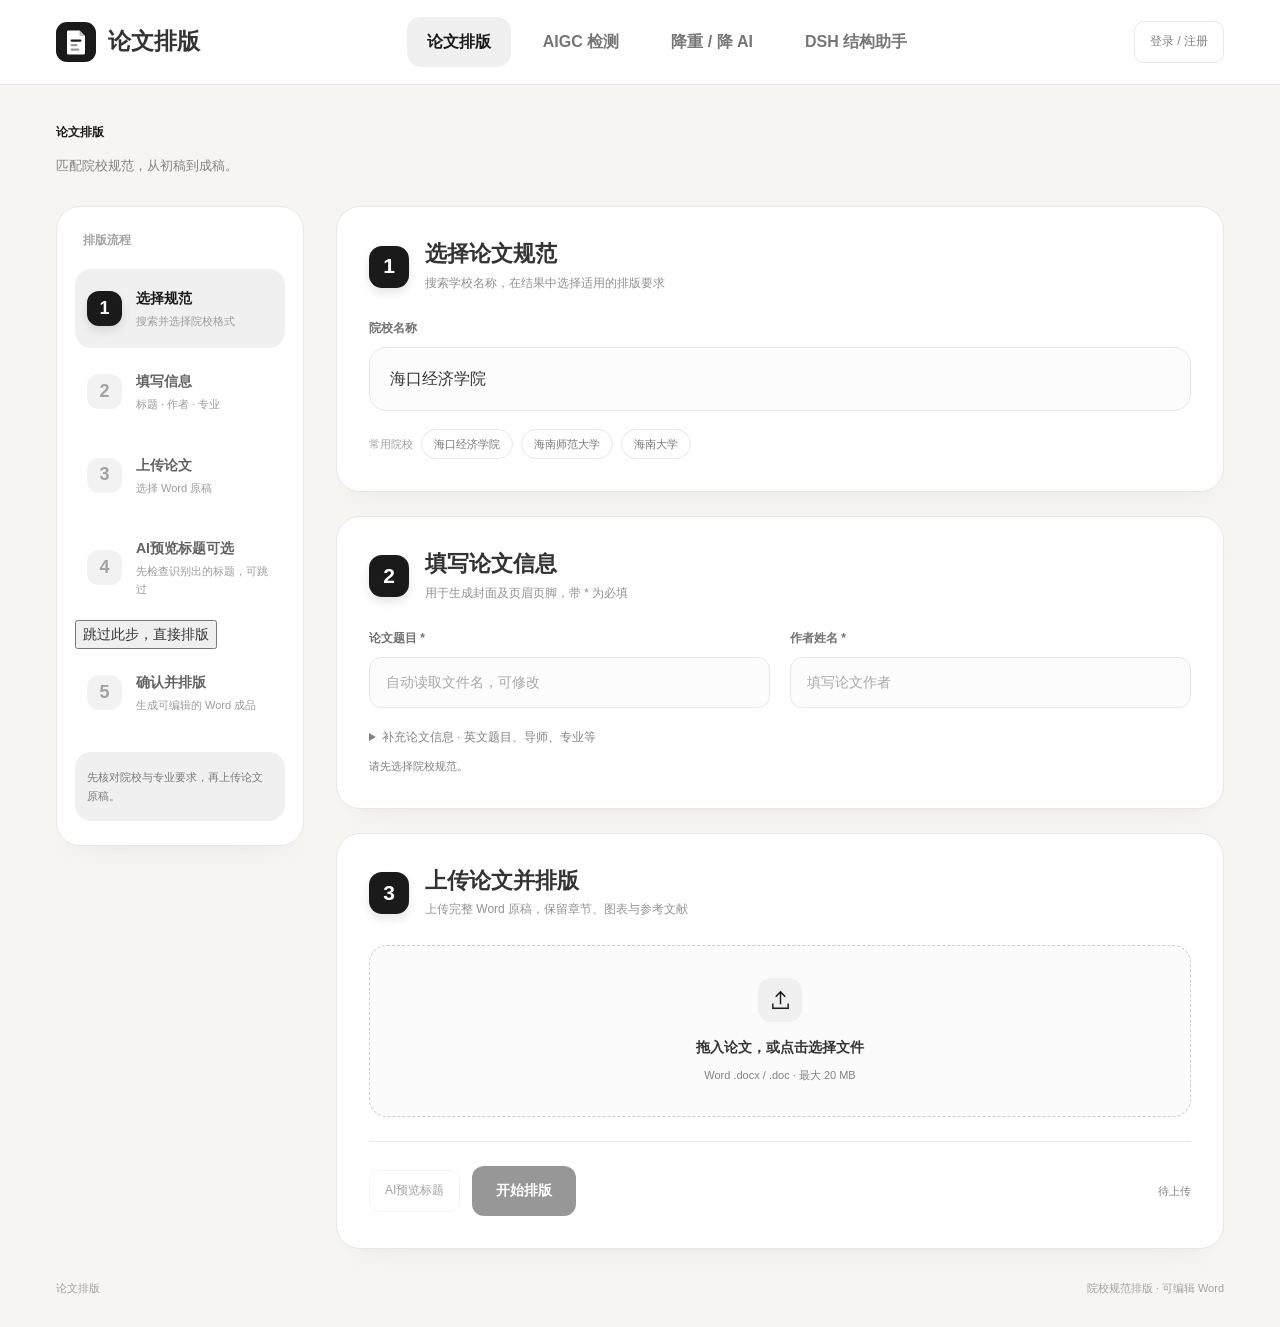
==== commit f8d9189a: "Treat 引言/绪论/前言 as unnumbered level-1 headings; add points, email login and format-preview AI - headi" ====
--- a/web/static/index.html
+++ b/web/static/index.html
@@ -1,25 +1,44 @@
-<!doctype html><html lang="zh-CN"><head><meta charset="utf-8"><meta name="viewport" content="width=device-width, initial-scale=1"><title>Paper Layout · 论文排版</title><link rel="icon" type="image/png" href="/favicon.png"><link rel="shortcut icon" href="/favicon.ico"><style>
-:root{--canvas:#f7f5f2;--paper:#fff;--ink:#302b3b;--muted:#817a8b;--line:#e8e2ec;--accent:#7656a4;--soft:#f0eaf7;--radius:24px;--shadow:0 16px 30px -24px #45365025;font-family:"Segoe UI","Microsoft YaHei",sans-serif;color:var(--ink);background:var(--canvas);font-size:14px;line-height:1.65}
-*{box-sizing:border-box}html{scroll-behavior:smooth;scroll-padding-top:105px}body{margin:0}button,input,select,textarea{font:inherit;color:inherit}[hidden]{display:none!important}button,a{touch-action:manipulation}button{cursor:pointer}button:disabled{opacity:.45;cursor:not-allowed}a{color:var(--accent)}:focus-visible{outline:3px solid #b6a0d2;outline-offset:3px}.shell{max-width:1500px;margin:auto;padding:0 56px}header{background:#fff;border-bottom:1px solid var(--line);position:sticky;top:0;z-index:10}.top{height:84px;display:flex;align-items:center;justify-content:space-between;gap:28px}.brand{display:flex;align-items:center;gap:12px;color:var(--ink);text-decoration:none;font-size:23px;font-weight:750;line-height:1.2;white-space:nowrap}.brand-logo{width:40px;height:40px;flex:none}nav{display:flex;gap:12px}.nav-item{border:0;background:none;padding:12px 20px;font-size:16px;font-weight:650;border-radius:14px;color:#756b81}.nav-item:hover,.nav-item.active{background:var(--soft);color:var(--accent)}.header-note{font-size:12px;color:var(--muted)}.hero{padding:38px 0 30px}.breadcrumb{display:flex;gap:14px;color:#a197a8;font-size:12px;margin:0 0 12px}.breadcrumb span:first-child{color:var(--accent);font-weight:600}h1{font-size:32px;letter-spacing:-1px;margin:0;line-height:1.4}h2{font-size:22px;line-height:1.4;margin:0;font-weight:700}.lede{color:var(--muted);font-size:13px;margin:8px 0 0}.workspace{display:grid;grid-template-columns:248px minmax(0,1fr);gap:32px;align-items:start}.card{background:#fff;border:1px solid var(--line);border-radius:var(--radius);box-shadow:var(--shadow)}.sidebar{padding:24px 18px;position:sticky;top:112px}.aside-label{font-size:12px;font-weight:650;color:#a399ac;margin:0 8px 18px}.flow-step{display:flex;gap:14px;align-items:center;padding:18px 12px;text-decoration:none;border-radius:16px;color:#61566d;font-weight:650;margin:4px 0}.flow-step i{font-style:normal;display:grid;place-items:center;width:35px;height:35px;background:#f3eff6;border-radius:12px;color:#a397ae;flex:none;font-size:18px}.flow-step small{display:block;font-size:11px;color:#9d92a7;font-weight:400;margin-top:2px}.flow-step:hover,.flow-step.active{background:var(--soft);color:var(--accent)}.flow-step.active i{background:var(--accent);color:#fff;box-shadow:0 5px 10px #7656a430}.side-tip{display:flex;gap:10px;background:var(--soft);border-radius:16px;padding:16px 12px;margin-top:20px;font-size:11px;color:#7b6b89}.side-tip p{margin:0}.side-tip>span{color:var(--accent);font-size:20px}.form-stack{display:grid;gap:24px;min-width:0}.editor{padding:32px}.section-head{display:flex;gap:16px;align-items:center;margin-bottom:25px}.step{width:40px;height:42px;display:grid;place-items:center;flex:none;border-radius:13px;background:var(--accent);box-shadow:0 5px 10px #7656a430;color:#fff;font-size:21px;font-weight:700}.sub{font-size:12px;color:#94869f;margin:4px 0 0}.grid{display:grid;grid-template-columns:1fr 1fr;gap:20px}.grid>*{min-width:0}label{display:block;margin-bottom:8px;font-size:12px;font-weight:600;color:#75647f}input,select,textarea{width:100%;min-width:0;border:1px solid var(--line);border-radius:12px;padding:13px 16px;background:#fcfbfd;min-height:48px}input::placeholder,textarea::placeholder{color:#aaa0b2}#query{font-size:16px;padding:18px 20px;border-radius:17px;background:#fcfbfd}.hint{font-size:11px;color:var(--muted);margin:10px 0 0}.school-results{display:grid;gap:8px;margin-top:12px}.school-results:empty{display:none}.school-option{border:1px solid var(--line);background:white;border-radius:12px;padding:12px 16px;text-align:left;overflow-wrap:anywhere}.school-option:hover,.school-option[aria-pressed="true"]{border-color:#b49acb;background:var(--soft);color:var(--accent)}.quick-schools{display:flex;flex-wrap:wrap;align-items:center;gap:8px;margin-top:18px;font-size:11px;color:#a295ab}.quick-schools button{background:#fff;border:1px solid var(--line);border-radius:25px;padding:5px 12px;color:#7b6988;font-size:11px}.quick-schools button:hover{background:var(--soft)}details{margin-top:20px}summary{color:var(--muted);font-size:12px;cursor:pointer}details[open] summary{margin-bottom:18px}.metadata{margin-top:0}.drop{width:100%;background:#fcfafc;border:1px dashed #cfc0dc;border-radius:18px;padding:32px;text-align:center}.drop:hover,.drop.over{background:var(--soft);border-color:var(--accent)}.upload-icon{display:grid;place-items:center;width:44px;height:44px;margin:0 auto 14px;background:var(--soft);color:var(--accent);border-radius:13px}.upload-icon svg{width:23px;height:23px}.drop b{display:block;font-size:14px}.drop small{display:block;color:var(--muted);font-size:11px;margin-top:7px}.file-name{color:var(--accent);background:var(--soft);border-radius:10px;padding:10px;overflow-wrap:anywhere;font-size:12px}.result{border-top:1px solid var(--line);padding-top:24px;margin-top:24px}.actions{display:flex;align-items:center;gap:12px;flex-wrap:wrap}.primary{display:inline-flex;align-items:center;gap:25px;background:var(--accent);border:0;border-radius:12px;padding:13px 24px;color:#fff;font-weight:600}.primary:hover{background:#60418c}.secondary{border:1px solid var(--line);background:#fff;border-radius:10px;padding:10px 15px;font-size:12px}.secondary:hover{background:var(--soft)}.status{margin-left:auto;font-size:11px;color:var(--muted)}.msg{font-size:12px;margin-top:14px;overflow-wrap:anywhere}.msg:empty{display:none}.msg.error{color:#b25142}.msg.ok{color:var(--accent)}.files{display:flex;gap:10px;flex-wrap:wrap;margin-top:14px}.files:empty{display:none}.files a{padding:9px 14px;border:1px solid var(--line);border-radius:10px;font-size:12px;text-decoration:none}.summary{font-size:12px;color:var(--muted)}.bar{height:3px;margin-top:15px;background:linear-gradient(90deg,#eee7f5,#7656a4,#eee7f5);background-size:200%;animation:busy 2s linear infinite}footer{display:flex;justify-content:space-between;gap:16px;font-size:11px;color:#a497ae;padding:30px 0}#onlinePanel{max-width:1030px;margin-left:auto}#onlinePanel textarea{border-color:var(--line)!important;background:#fcfbfd;border-radius:12px!important}@keyframes busy{to{background-position:200%}}
+<!doctype html><html lang="zh-CN"><head><meta charset="utf-8"><meta name="viewport" content="width=device-width, initial-scale=1"><title>论文排版</title><link rel="icon" type="image/png" href="/favicon.png"><link rel="shortcut icon" href="/favicon.ico"><style>
+:root{--canvas:#f7f5f2;--paper:#fff;--ink:#333333;--muted:#828282;--line:#e7e7e7;--accent:#1a1a1a;--soft:#f0f0f0;--radius:24px;--shadow:0 16px 30px -24px #43434325;font-family:"Segoe UI","Microsoft YaHei",sans-serif;color:var(--ink);background:var(--canvas);font-size:14px;line-height:1.65}
+*{box-sizing:border-box}html{scroll-behavior:smooth;scroll-padding-top:105px}body{margin:0}button,input,select,textarea{font:inherit;color:inherit}[hidden]{display:none!important}button,a{touch-action:manipulation}button{cursor:pointer}button:disabled{opacity:.45;cursor:not-allowed}a{color:var(--accent)}:focus-visible{outline:3px solid #b9b9b9;outline-offset:3px}.shell{max-width:1500px;margin:auto;padding:0 56px}header{background:#fff;border-bottom:1px solid var(--line);position:sticky;top:0;z-index:10}.top{height:84px;display:flex;align-items:center;justify-content:space-between;gap:28px}.brand{display:flex;align-items:center;gap:12px;color:var(--ink);text-decoration:none;font-size:23px;font-weight:750;line-height:1.2;white-space:nowrap}.brand-logo{width:40px;height:40px;flex:none}nav{display:flex;gap:12px}.nav-item{border:0;background:none;padding:12px 20px;font-size:16px;font-weight:650;border-radius:14px;color:#767676}.nav-item:hover,.nav-item.active{background:var(--soft);color:var(--accent)}.header-note{font-size:12px;color:var(--muted)}.hero{padding:38px 0 30px}.breadcrumb{display:flex;gap:14px;color:#a0a0a0;font-size:12px;margin:0 0 12px}.breadcrumb span:first-child{color:var(--accent);font-weight:600}h1{font-size:32px;letter-spacing:-1px;margin:0;line-height:1.4}h2{font-size:22px;line-height:1.4;margin:0;font-weight:700}.lede{color:var(--muted);font-size:13px;margin:8px 0 0}.workspace{display:grid;grid-template-columns:248px minmax(0,1fr);gap:32px;align-items:start}.card{background:#fff;border:1px solid var(--line);border-radius:var(--radius);box-shadow:var(--shadow)}.sidebar{padding:24px 18px;position:sticky;top:112px}.aside-label{font-size:12px;font-weight:650;color:#a2a2a2;margin:0 8px 18px}.flow-step{display:flex;gap:14px;align-items:center;padding:18px 12px;text-decoration:none;border-radius:16px;color:#626262;font-weight:650;margin:4px 0}.flow-step i{font-style:normal;display:grid;place-items:center;width:35px;height:35px;background:#f2f2f2;border-radius:12px;color:#a2a2a2;flex:none;font-size:18px}.flow-step small{display:block;font-size:11px;color:#9c9c9c;font-weight:400;margin-top:2px}.flow-step:hover,.flow-step.active{background:var(--soft);color:var(--accent)}.flow-step.active i{background:var(--accent);color:#fff;box-shadow:0 5px 10px #0000001a}.side-tip{display:flex;gap:10px;background:var(--soft);border-radius:16px;padding:16px 12px;margin-top:20px;font-size:11px;color:#7a7a7a}.side-tip p{margin:0}.side-tip>span{color:var(--accent);font-size:20px}.form-stack{display:grid;gap:24px;min-width:0}.editor{padding:32px}.section-head{display:flex;gap:16px;align-items:center;margin-bottom:25px}.step{width:40px;height:42px;display:grid;place-items:center;flex:none;border-radius:13px;background:var(--accent);box-shadow:0 5px 10px #0000001a;color:#fff;font-size:21px;font-weight:700}.sub{font-size:12px;color:#929292;margin:4px 0 0}.grid{display:grid;grid-template-columns:1fr 1fr;gap:20px}.grid>*{min-width:0}label{display:block;margin-bottom:8px;font-size:12px;font-weight:600;color:#727272}input,select,textarea{width:100%;min-width:0;border:1px solid var(--line);border-radius:12px;padding:13px 16px;background:#fcfcfc;min-height:48px}input::placeholder,textarea::placeholder{color:#a9a9a9}#query{font-size:16px;padding:18px 20px;border-radius:17px;background:#fcfcfc}.hint{font-size:11px;color:var(--muted);margin:10px 0 0}.school-results{display:grid;gap:8px;margin-top:12px}.school-results:empty{display:none}.school-option{border:1px solid var(--line);background:white;border-radius:12px;padding:12px 16px;text-align:left;overflow-wrap:anywhere}.school-option:hover,.school-option[aria-pressed="true"]{border-color:#b2b2b2;background:var(--soft);color:var(--accent)}.quick-schools{display:flex;flex-wrap:wrap;align-items:center;gap:8px;margin-top:18px;font-size:11px;color:#a0a0a0}.quick-schools button{background:#fff;border:1px solid var(--line);border-radius:25px;padding:5px 12px;color:#787878;font-size:11px}.quick-schools button:hover{background:var(--soft)}details{margin-top:20px}summary{color:var(--muted);font-size:12px;cursor:pointer}details[open] summary{margin-bottom:18px}.metadata{margin-top:0}.drop{width:100%;background:#fbfbfb;border:1px dashed #cecece;border-radius:18px;padding:32px;text-align:center}.drop:hover,.drop.over{background:var(--soft);border-color:var(--accent)}.upload-icon{display:grid;place-items:center;width:44px;height:44px;margin:0 auto 14px;background:var(--soft);color:var(--accent);border-radius:13px}.upload-icon svg{width:23px;height:23px}.drop b{display:block;font-size:14px}.drop small{display:block;color:var(--muted);font-size:11px;margin-top:7px}.file-name{color:var(--accent);background:var(--soft);border-radius:10px;padding:10px;overflow-wrap:anywhere;font-size:12px}.result{border-top:1px solid var(--line);padding-top:24px;margin-top:24px}.actions{display:flex;align-items:center;gap:12px;flex-wrap:wrap}.primary{display:inline-flex;align-items:center;gap:25px;background:var(--accent);border:0;border-radius:12px;padding:13px 24px;color:#fff;font-weight:600}.primary:hover{background:#666666}.secondary{border:1px solid var(--line);background:#fff;border-radius:10px;padding:10px 15px;font-size:12px}.secondary:hover{background:var(--soft)}.status{margin-left:auto;font-size:11px;color:var(--muted)}.msg{font-size:12px;margin-top:14px;overflow-wrap:anywhere}.msg:empty{display:none}.msg.error{color:#b25142}.msg.ok{color:var(--accent)}.files{display:flex;gap:10px;flex-wrap:wrap;margin-top:14px}.files:empty{display:none}.files a{padding:9px 14px;border:1px solid var(--line);border-radius:10px;font-size:12px;text-decoration:none}.summary{font-size:12px;color:var(--muted)}.bar{height:3px;margin-top:15px;background:linear-gradient(90deg,#eeeeee,var(--accent),#eeeeee);background-size:200%;animation:busy 2s linear infinite}footer{display:flex;justify-content:space-between;gap:16px;font-size:11px;color:#a2a2a2;padding:30px 0}#onlinePanel{max-width:1030px;margin-left:auto}#onlinePanel textarea{border-color:var(--line)!important;background:#fcfcfc;border-radius:12px!important}@keyframes busy{to{background-position:200%}}
 @media(min-width:1600px){.shell{padding:0 30px}.editor{padding:38px}.workspace{gap:36px;grid-template-columns:270px minmax(0,1fr)}}@media(max-width:1050px){.shell{padding:0 28px}.header-note{display:none}.workspace{grid-template-columns:210px minmax(0,1fr);gap:22px}.editor{padding:26px}.nav-item{padding:12px 14px;font-size:14px}}@media(max-width:720px){.shell{padding:0 18px}.top{height:auto;min-height:76px;flex-wrap:wrap;gap:14px;padding-top:16px;padding-bottom:12px}.brand{font-size:20px}.brand-logo{width:34px;height:34px}nav{width:100%;gap:5px}.nav-item{flex:1;padding:10px 7px;font-size:12px}.hero{padding:25px 0 22px}h1{font-size:28px}h2{font-size:19px}.workspace{grid-template-columns:1fr}.sidebar{position:static;display:flex;padding:10px;gap:4px;border-radius:17px}.aside-label,.side-tip,.flow-step small{display:none}.flow-step{flex:1;padding:8px 4px;gap:7px;font-size:11px;justify-content:center;margin:0}.flow-step i{width:26px;height:28px;font-size:14px;border-radius:8px}.editor{padding:23px 18px;border-radius:19px}.section-head{gap:12px}.step{width:33px;height:36px;font-size:18px}.grid{grid-template-columns:1fr;gap:15px}.form-stack{gap:18px}.primary{justify-content:center}.sub{font-size:11px}.quick-schools{gap:6px}footer span:last-child{display:none}.status{margin-left:0}html{scroll-padding-top:155px}}@media(prefers-reduced-motion:reduce){html{scroll-behavior:auto}.bar{animation:none}}
 
-.tw-panel{max-width:none!important;margin:0!important;padding:0!important;overflow:hidden}.tw-title-row{display:flex;align-items:center;justify-content:space-between;gap:16px;padding:25px 28px 13px}.tw-title-row .section-head{margin:0}.tw-safety{flex:none;padding:8px 12px;border-radius:99px;background:#f4eff8;color:#75628b;font-size:11px}.tw-mode-grid{display:grid;grid-template-columns:repeat(4,minmax(0,1fr));gap:12px;padding:18px 24px;background:#eee9f4}.tw-mode-card{position:relative;display:flex;align-items:flex-start;gap:12px;min-height:106px;padding:17px 15px;border:1px solid transparent;border-radius:16px;background:#fff;text-align:left;color:var(--ink);box-shadow:0 4px 14px -12px #45365055;transition:border-color .16s,transform .16s}.tw-mode-card:hover{transform:translateY(-1px);border-color:#cabbda}.tw-mode-card.selected{border:2px solid #7656a4;padding:16px 14px;box-shadow:0 5px 16px -12px #7656a480}.tw-mode-card strong,.tw-mode-card small{display:block}.tw-mode-card strong{font-size:15px;line-height:1.45}.tw-mode-card small{margin-top:8px;color:#837b8b;font-size:11px;line-height:1.55}.tw-mode-icon{display:grid;place-items:center;flex:none;width:27px;height:27px;border-radius:8px;background:#f3eff7;color:#7656a4;font-size:17px}.tw-check{position:absolute;right:12px;top:12px;display:grid;place-items:center;width:22px;height:22px;border-radius:50%;background:#7656a4;color:white;font-size:13px}.tw-options{display:grid;gap:11px;padding:16px 25px 18px;background:#f8f6fa}.tw-option-group{display:flex;align-items:center;gap:16px;min-width:0}.tw-option-label{min-width:74px;margin:0;color:#73697e;font-size:12px;font-weight:600}.tw-segment,.tw-platforms{display:flex;align-items:center;gap:6px;flex-wrap:wrap}.tw-segment button,.tw-platforms button{border:0;background:transparent;color:#433c4c;padding:7px 11px;border-radius:7px;font-size:13px}.tw-segment button.active,.tw-platforms button.active{background:#e1d4f0;color:#62428d;font-weight:650}.tw-platforms button{padding:6px 9px}.tw-model-group select{max-width:390px;min-height:40px;padding:8px 12px;background:#fff}.tw-model-button{padding:8px 12px}.tw-model-group .hint{margin:0;font-size:10px}.tw-platform-group[hidden],.tw-model-group[hidden]{display:none}.tw-compat-select{display:none!important}.tw-workbench{display:grid;grid-template-columns:minmax(0,1fr) minmax(0,1fr);gap:0;background:#f0eef2;border-top:1px solid var(--line)}.tw-pane{min-width:0;background:#fff}.tw-source-pane{border-right:8px solid #f4f2f5}.tw-pane-head{height:58px;display:flex;align-items:center;justify-content:space-between;gap:12px;padding:0 25px;border-bottom:1px solid var(--line)}.tw-pane-head>strong{font-size:15px}.tw-input-tabs{display:flex;align-items:center;gap:8px}.tw-input-tabs button,.tw-compare{border:0;background:transparent;padding:8px 12px;border-radius:7px;color:#5a5263;font-size:13px}.tw-input-tabs button.active,.tw-compare:not(:disabled){background:#e5d9f1;color:#61418c}.tw-compare:disabled{opacity:.55}.tw-pane-note{color:#9a92a0;font-size:11px}.tw-input-area{position:relative;padding:16px 20px 0}.tw-input-area textarea{width:100%;height:285px;min-height:200px;resize:vertical;padding:6px 2px 32px;border:0!important;border-radius:0!important;background:#fff!important;box-shadow:none!important;font-size:14px;line-height:1.8}.tw-input-area textarea:focus{outline:none}.tw-counter{text-align:right;color:#9a92a0;font-size:10px}.tw-source-foot{display:flex;justify-content:space-between;gap:12px;padding:11px 20px;border-top:1px solid var(--line);color:#9992a0;font-size:10px}.tw-file-area{padding:22px}.tw-file-drop{min-height:200px;display:flex;flex-direction:column;align-items:center;justify-content:center;gap:9px;border:1px dashed #cbbbd9;border-radius:14px;background:#fbf9fc;color:#302b3b;cursor:pointer}.tw-file-icon{display:grid;place-items:center;width:40px;height:40px;border-radius:12px;background:#f0eaf7;color:#7656a4;font-size:23px}.tw-file-drop small{color:#8b8292;font-size:11px}.tw-extra-options{padding:0 22px 18px}.tw-extra-options>label:not(.tw-checkline){display:block;margin:12px 0 7px}.tw-checkline{display:flex;align-items:center;gap:8px;margin-top:12px}.tw-checkline input{width:auto;min-height:0}.tw-meta-grid{display:grid;grid-template-columns:1fr 1fr;gap:10px;margin-top:12px}.tw-meta-grid input{min-height:40px}.tw-original{margin:15px 22px 0;padding:12px 15px;border:1px solid #ded4e8;border-radius:10px;background:#faf8fc;color:#81758b;white-space:pre-wrap;line-height:1.7;font-size:12px}.tw-output{min-height:330px;max-height:460px;overflow:auto;padding:18px 22px;white-space:pre-wrap;overflow-wrap:anywhere;line-height:1.8}.tw-empty{height:285px;display:flex;flex-direction:column;align-items:center;justify-content:center;gap:7px;color:#807886}.tw-empty span{display:grid;place-items:center;width:53px;height:53px;border-radius:15px;background:#f2edf6;color:#9276ae;font-size:26px;margin-bottom:7px}.tw-empty small{font-size:11px;color:#a39ba8}.tw-stats{display:flex;gap:16px;flex-wrap:wrap;padding:0 22px;color:#796c85;font-size:11px}.tw-links{padding:4px 22px 16px}.tw-result-pane.is-comparing .tw-output{border-top:1px dashed #ded4e8;margin-top:12px}.tw-actionbar{display:flex;align-items:center;justify-content:space-between;gap:16px;padding:17px 24px;border-top:1px solid var(--line)}.tw-actionbar>div{display:flex;gap:10px;flex-wrap:wrap}.tw-actionbar .primary{gap:12px}.tw-actionbar .msg{margin:0}.tw-task{display:flex;align-items:center;gap:10px;padding:14px 24px;background:#faf8fb}.tw-task label{margin:0;white-space:nowrap}.tw-task input{max-width:420px}.tw-disclaimer{padding:0 24px 18px}.sr-only{position:absolute;width:1px;height:1px;padding:0;margin:-1px;overflow:hidden;clip:rect(0,0,0,0);white-space:nowrap;border:0}
-@media(max-width:1000px){.tw-mode-grid{grid-template-columns:repeat(2,minmax(0,1fr))}.tw-options{gap:12px}.tw-workbench{grid-template-columns:1fr}.tw-source-pane{border-right:0;border-bottom:8px solid #f4f2f5}.tw-input-area textarea{height:220px}.tw-output{min-height:230px}}
+.tw-panel{max-width:none!important;margin:0!important;padding:0!important;overflow:hidden}.tw-title-row{display:flex;align-items:center;justify-content:space-between;gap:16px;padding:25px 28px 13px}.tw-title-row .section-head{margin:0}.tw-safety{flex:none;padding:8px 12px;border-radius:99px;background:#f3f3f3;color:#767676;font-size:11px}.tw-mode-grid{display:grid;grid-template-columns:repeat(4,minmax(0,1fr));gap:12px;padding:18px 24px;background:#eeeeee}.tw-mode-card{position:relative;display:flex;align-items:flex-start;gap:12px;min-height:106px;padding:17px 15px;border:1px solid transparent;border-radius:16px;background:#fff;text-align:left;color:var(--ink);box-shadow:0 4px 14px -12px #43434355;transition:border-color .16s,transform .16s}.tw-mode-card:hover{transform:translateY(-1px);border-color:#cacaca}.tw-mode-card.selected{border:2px solid var(--accent);padding:16px 14px;box-shadow:0 5px 16px -12px #0000001a}.tw-mode-card strong,.tw-mode-card small{display:block}.tw-mode-card strong{font-size:15px;line-height:1.45}.tw-mode-card small{margin-top:8px;color:#838383;font-size:11px;line-height:1.55}.tw-mode-icon{display:grid;place-items:center;flex:none;width:27px;height:27px;border-radius:8px;background:#f3f3f3;color:var(--accent);font-size:17px}.tw-check{position:absolute;right:12px;top:12px;display:grid;place-items:center;width:22px;height:22px;border-radius:50%;background:var(--accent);color:white;font-size:13px}.tw-options{display:grid;gap:11px;padding:16px 25px 18px;background:#f8f8f8}.tw-option-group{display:flex;align-items:center;gap:16px;min-width:0}.tw-option-label{min-width:74px;margin:0;color:#747474;font-size:12px;font-weight:600}.tw-segment,.tw-platforms{display:flex;align-items:center;gap:6px;flex-wrap:wrap}.tw-segment button,.tw-platforms button{border:0;background:transparent;color:#444444;padding:7px 11px;border-radius:7px;font-size:13px}.tw-segment button.active,.tw-platforms button.active{background:#e2e2e2;color:#686868;font-weight:650}.tw-platforms button{padding:6px 9px}.tw-model-group select{max-width:390px;min-height:40px;padding:8px 12px;background:#fff}.tw-model-button{padding:8px 12px}.tw-model-group .hint{margin:0;font-size:10px}.tw-platform-group[hidden],.tw-model-group[hidden]{display:none}.tw-compat-select{display:none!important}.tw-workbench{display:grid;grid-template-columns:minmax(0,1fr) minmax(0,1fr);gap:0;background:#f0f0f0;border-top:1px solid var(--line)}.tw-pane{min-width:0;background:#fff}.tw-source-pane{border-right:8px solid #f3f3f3}.tw-pane-head{height:58px;display:flex;align-items:center;justify-content:space-between;gap:12px;padding:0 25px;border-bottom:1px solid var(--line)}.tw-pane-head>strong{font-size:15px}.tw-input-tabs{display:flex;align-items:center;gap:8px}.tw-input-tabs button,.tw-compare{border:0;background:transparent;padding:8px 12px;border-radius:7px;color:#5a5a5a;font-size:13px}.tw-input-tabs button.active,.tw-compare:not(:disabled){background:#e5e5e5;color:#666666}.tw-compare:disabled{opacity:.55}.tw-pane-note{color:#999999;font-size:11px}.tw-input-area{position:relative;padding:16px 20px 0}.tw-input-area textarea{width:100%;height:285px;min-height:200px;resize:vertical;padding:6px 2px 32px;border:0!important;border-radius:0!important;background:#fff!important;box-shadow:none!important;font-size:14px;line-height:1.8}.tw-input-area textarea:focus{outline:none}.tw-counter{text-align:right;color:#999999;font-size:10px}.tw-source-foot{display:flex;justify-content:space-between;gap:12px;padding:11px 20px;border-top:1px solid var(--line);color:#999999;font-size:10px}.tw-file-area{padding:22px}.tw-file-drop{min-height:200px;display:flex;flex-direction:column;align-items:center;justify-content:center;gap:9px;border:1px dashed #cacaca;border-radius:14px;background:#fbfbfb;color:#333333;cursor:pointer}.tw-file-icon{display:grid;place-items:center;width:40px;height:40px;border-radius:12px;background:#f0f0f0;color:var(--accent);font-size:23px}.tw-file-drop small{color:#8a8a8a;font-size:11px}.tw-extra-options{padding:0 22px 18px}.tw-extra-options>label:not(.tw-checkline){display:block;margin:12px 0 7px}.tw-checkline{display:flex;align-items:center;gap:8px;margin-top:12px}.tw-checkline input{width:auto;min-height:0}.tw-meta-grid{display:grid;grid-template-columns:1fr 1fr;gap:10px;margin-top:12px}.tw-meta-grid input{min-height:40px}.tw-original{margin:15px 22px 0;padding:12px 15px;border:1px solid #dedede;border-radius:10px;background:#fafafa;color:#808080;white-space:pre-wrap;line-height:1.7;font-size:12px}.tw-output{min-height:330px;max-height:460px;overflow:auto;padding:18px 22px;white-space:pre-wrap;overflow-wrap:anywhere;line-height:1.8}.tw-empty{height:285px;display:flex;flex-direction:column;align-items:center;justify-content:center;gap:7px;color:#7f7f7f}.tw-empty span{display:grid;place-items:center;width:53px;height:53px;border-radius:15px;background:#f2f2f2;color:#929292;font-size:26px;margin-bottom:7px}.tw-empty small{font-size:11px;color:#a2a2a2}.tw-stats{display:flex;gap:16px;flex-wrap:wrap;padding:0 22px;color:#787878;font-size:11px}.tw-links{padding:4px 22px 16px}.tw-result-pane.is-comparing .tw-output{border-top:1px dashed #dedede;margin-top:12px}.tw-actionbar{display:flex;align-items:center;justify-content:space-between;gap:16px;padding:17px 24px;border-top:1px solid var(--line)}.tw-actionbar>div{display:flex;gap:10px;flex-wrap:wrap}.tw-actionbar .primary{gap:12px}.tw-actionbar .msg{margin:0}.tw-task{display:flex;align-items:center;gap:10px;padding:14px 24px;background:#fafafa}.tw-task label{margin:0;white-space:nowrap}.tw-task input{max-width:420px}.tw-disclaimer{padding:0 24px 18px}.sr-only{position:absolute;width:1px;height:1px;padding:0;margin:-1px;overflow:hidden;clip:rect(0,0,0,0);white-space:nowrap;border:0}
+@media(max-width:1000px){.tw-mode-grid{grid-template-columns:repeat(2,minmax(0,1fr))}.tw-options{gap:12px}.tw-workbench{grid-template-columns:1fr}.tw-source-pane{border-right:0;border-bottom:8px solid #f3f3f3}.tw-input-area textarea{height:220px}.tw-output{min-height:230px}}
 @media(max-width:720px){.tw-title-row{align-items:flex-start;flex-direction:column;padding:21px 17px 13px}.tw-safety{margin-left:45px}.tw-mode-grid{grid-template-columns:1fr 1fr;gap:8px;padding:12px}.tw-mode-card{min-height:120px;padding:12px 10px;gap:8px}.tw-mode-card.selected{padding:11px 9px}.tw-mode-card strong{font-size:12px}.tw-mode-card small{font-size:10px;margin-top:5px}.tw-mode-icon{width:23px;height:23px;font-size:14px}.tw-check{right:7px;top:7px;width:18px;height:18px;font-size:11px}.tw-options{padding:13px;gap:13px}.tw-option-group{align-items:flex-start;flex-direction:column;gap:5px}.tw-option-label{min-width:0}.tw-platforms{gap:2px}.tw-platforms button{padding:5px 7px;font-size:11px}.tw-model-group select{width:100%;max-width:none}.tw-model-button{align-self:flex-start}.tw-pane-head{height:52px;padding:0 14px}.tw-input-tabs button{padding:7px 8px;font-size:11px}.tw-pane-note{font-size:10px}.tw-input-area{padding:13px 14px 0}.tw-input-area textarea{height:210px}.tw-file-area{padding:14px}.tw-file-drop{min-height:170px}.tw-source-foot{padding:9px 14px;font-size:9px}.tw-output{min-height:215px;padding:14px}.tw-empty{height:180px}.tw-actionbar{align-items:flex-start;flex-direction:column;padding:14px}.tw-actionbar .primary{padding:11px 16px}.tw-actionbar .msg{margin:0}.tw-task{align-items:stretch;flex-direction:column;padding:14px}.tw-disclaimer{padding:0 14px 14px}.tw-meta-grid{grid-template-columns:1fr}}
 
-#twPriceInfo,#twBilling{padding:0 24px}#twBilling{display:flex;align-items:center;gap:12px;flex-wrap:wrap;margin:6px 0 14px}#twBilling[hidden]{display:none}#twBilling p{width:100%;margin:0;font-size:12px}.pay-again{font-size:12px}.pay-again.blocked{display:inline-block;padding:10px 18px;border-radius:10px;background:var(--accent);color:#fff;text-decoration:none;font-size:14px}.account{display:flex;align-items:center;gap:10px;font-size:12px;color:var(--muted);white-space:nowrap}.account #accountName{color:var(--ink);font-weight:600}.tw-mode-grid{grid-template-columns:repeat(3,minmax(0,1fr))}.tw-mode-grid[hidden]{display:none}.history-list{list-style:none;margin:0;padding:0;display:grid;gap:10px}.history-list li{display:flex;align-items:center;gap:14px;flex-wrap:wrap;border:1px solid var(--line);border-radius:14px;padding:14px 16px}.history-list .h-main{flex:1;min-width:200px}.history-list .h-main b{display:block;overflow-wrap:anywhere}.history-list .h-main small{color:var(--muted);font-size:11px}.history-list .h-tag{font-size:11px;padding:3px 9px;border-radius:99px;background:#f3eff6;color:#75628b}.history-list .h-tag.paid{background:#e4f3e8;color:#2f7a45}.history-list .h-empty{justify-content:center;color:var(--muted);border-style:dashed}dialog{border:0;border-radius:var(--radius);padding:28px;width:min(420px,calc(100vw - 32px));box-shadow:0 30px 60px -30px #45365080}dialog::backdrop{background:#302b3b66}dialog form{display:grid;gap:4px}dialog label{margin-top:12px}dialog .actions{margin-top:16px}@media(max-width:720px){.account{width:100%;justify-content:flex-end}.tw-mode-grid{grid-template-columns:1fr 1fr 1fr}}
-</style></head><body><header><div class="shell top"><a class="brand" href="#top" aria-label="Paper Layout 首页"><svg class="brand-logo" viewBox="0 0 40 40" role="img" aria-hidden="true"><rect width="40" height="40" rx="11" fill="#7656a4"/><path d="M12 8.5h11.5l5.5 5.5v17a1.5 1.5 0 0 1-1.5 1.5h-15A1.5 1.5 0 0 1 11 31V10a1.5 1.5 0 0 1 1-1.5z" fill="#fff"/><path d="M23.5 8.5V14H29z" fill="#cdbfe3"/><rect x="14.5" y="17.5" width="11" height="2.2" rx="1.1" fill="#7656a4"/><rect x="14.5" y="22" width="7" height="2.2" rx="1.1" fill="#b9a5d6"/><rect x="14.5" y="26.5" width="9" height="2.2" rx="1.1" fill="#b9a5d6"/></svg><span>Paper Layout</span></a><nav aria-label="功能导航"><button class="nav-item active" data-view="format" type="button">论文排版</button><button class="nav-item" data-view="detect" type="button">AIGC 检测</button><button class="nav-item" data-view="rewrite" type="button">降重 / 降 AI</button><button class="nav-item" data-view="history" type="button" id="historyNav" hidden>我的记录</button><!--dsh-nav--><a class="nav-item" href="/dsh" style="text-decoration:none">DSH 结构助手</a><!--/dsh-nav--></nav><div class="account" id="account"><span id="accountName" hidden></span><button class="secondary" id="loginOpen" type="button">登录 / 注册</button><button class="secondary" id="logout" type="button" hidden>退出</button></div></div></header>
-<main class="shell" id="top"><section class="hero"><p class="breadcrumb"><span id="pageCrumb">论文排版</span><span>/</span>Paper Layout</p><p class="lede" id="pageLede">匹配院校规范，从初稿到成稿。</p></section>
-<div id="formatPanel" class="workspace"><aside class="card sidebar"><p class="aside-label">排版流程</p><a class="flow-step active" href="#chooseSchool"><i>1</i><span>选择规范<small>搜索并选择院校格式</small></span></a><a class="flow-step" href="#paperInfo"><i>2</i><span>填写信息<small>标题 · 作者 · 专业</small></span></a><a class="flow-step" href="#upload"><i>3</i><span>上传排版<small>上传原文档，预览成稿</small></span></a><div class="side-tip"><span aria-hidden="true">◇</span><p>先核对院校与专业要求，再上传论文原稿。</p></div></aside><div class="form-stack">
+#twPriceInfo,#twBilling{padding:0 24px}#twBilling{display:flex;align-items:center;gap:12px;flex-wrap:wrap;margin:6px 0 14px}#twBilling[hidden]{display:none}#twBilling p{width:100%;margin:0;font-size:12px}.pay-again{font-size:12px}.pay-again.blocked{display:inline-block;padding:10px 18px;border-radius:10px;background:var(--accent);color:#fff;text-decoration:none;font-size:14px}.account{display:flex;align-items:center;gap:10px;font-size:12px;color:var(--muted);white-space:nowrap}.account #accountName{color:var(--ink);font-weight:600}.tw-mode-grid{grid-template-columns:repeat(3,minmax(0,1fr))}.tw-mode-grid[hidden]{display:none}.history-list{list-style:none;margin:0;padding:0;display:grid;gap:10px}.history-list li{display:flex;align-items:center;gap:14px;flex-wrap:wrap;border:1px solid var(--line);border-radius:14px;padding:14px 16px}.history-list .h-main{flex:1;min-width:200px}.history-list .h-main b{display:block;overflow-wrap:anywhere}.history-list .h-main small{color:var(--muted);font-size:11px}.history-list .h-tag{font-size:11px;padding:3px 9px;border-radius:99px;background:#f2f2f2;color:#767676}.history-list .h-tag.paid{background:#e4f3e8;color:#2f7a45}.history-list .h-empty{justify-content:center;color:var(--muted);border-style:dashed}dialog{border:0;border-radius:var(--radius);padding:28px;width:min(420px,calc(100vw - 32px));box-shadow:0 30px 60px -30px #43434380}dialog::backdrop{background:#33333366}dialog form{display:grid;gap:4px}dialog label{margin-top:12px}dialog .actions{margin-top:16px}@media(max-width:720px){.account{width:100%;justify-content:flex-end}.tw-mode-grid{grid-template-columns:1fr 1fr 1fr}}
+.tabs{display:flex;gap:6px;margin:10px 0 2px}.tabs button{flex:1;padding:8px 10px;border:1px solid var(--line);border-radius:10px;background:#fff;cursor:pointer;font:inherit}.tabs button.active{background:var(--accent);border-color:var(--accent);color:#fff}.codeRow{display:flex;gap:8px}.codeRow input{flex:1;min-width:0}.codeRow button{white-space:nowrap}#pointsDialog{width:min(480px,calc(100vw - 32px))}#pointsDialog .pkgs{display:grid;grid-template-columns:repeat(auto-fill,minmax(120px,1fr));gap:8px;margin:12px 0}#pointsDialog .pkgs button{padding:10px;border:1px solid var(--line);border-radius:10px;background:#fff;cursor:pointer;font:inherit;line-height:1.4}#pointsDialog .pkgs button:hover{border-color:var(--accent)}#pointsDialog .ledger{list-style:none;margin:6px 0 0;padding:0;max-height:200px;overflow:auto;font-size:13px}#pointsDialog .ledger li{display:flex;justify-content:space-between;gap:10px;padding:5px 0;border-bottom:1px solid var(--line)}#pointsDialog .ledger .plus{color:#28745a}#pointsDialog .ledger .minus{color:#b3392e}#pointsBalance{font-size:28px}.pay-points{margin-left:8px}.ai-panel{margin:18px 0 6px;padding:18px;border:1px solid var(--line);border-radius:16px;background:#fff}.ai-panel h3{margin:0;font-size:17px}.ai-head{display:flex;justify-content:space-between;gap:12px;align-items:flex-start;flex-wrap:wrap}.ai-stats{display:flex;gap:8px;flex-wrap:wrap;margin:12px 0}.ai-stats button{padding:6px 12px;border:1px solid var(--line);border-radius:999px;background:#fff;cursor:pointer;font:inherit;font-size:13px}.ai-stats button.active{background:var(--accent);border-color:var(--accent);color:#fff}.ai-stats button.warn:not(.active){border-color:#d9a24a;color:#8a5a10}.ai-layout{display:grid;grid-template-columns:minmax(0,1fr) 300px;gap:16px;align-items:start}@media(max-width:900px){.ai-layout{grid-template-columns:1fr}}.ai-list{max-height:520px;overflow:auto;border:1px solid var(--line);border-radius:12px;padding:6px 10px}.ai-row{display:grid;grid-template-columns:104px minmax(0,1fr) auto;gap:8px;align-items:center;padding:6px 0;border-bottom:1px dashed #eeeeee}.ai-row select,.ai-row input{min-height:36px;padding:4px 8px;font-size:14px;border-radius:8px}.ai-row .num{color:var(--muted);font-size:13px;margin-right:6px;white-space:nowrap}.ai-row .tools{display:flex;gap:6px}.ai-row .tools button{padding:3px 8px;font-size:12px;border:1px solid var(--line);border-radius:8px;background:#fff;cursor:pointer}.ai-row.muted{color:var(--muted);font-size:13px;grid-template-columns:1fr}.ai-row.candidate select{color:var(--muted)}.ai-row.similar{background:#fbf3d9}.ai-row.manual input,.ai-row.manual select{border-color:var(--accent)}.ai-row.suggest{background:#f4f4f4}.ai-flags{grid-column:2 / 4;display:flex;gap:6px;flex-wrap:wrap;font-size:12px}.ai-flags span{padding:1px 8px;border-radius:999px;background:#fdf0d5;color:#8a5a10}.ai-flags span.ai{background:#e9e9e9;color:#646464}.ai-flags span.orig{background:#eee;color:#666}.ai-suggest{grid-column:1 / 4;display:flex;gap:8px;align-items:center;flex-wrap:wrap;font-size:13px;color:#646464}.ai-side{display:grid;gap:12px}.ai-side h4{margin:0 0 6px;font-size:14px}.ai-num{max-height:200px;overflow:auto;margin:0;padding:8px 10px;list-style:none;border:1px solid var(--line);border-radius:10px;font-size:13px;background:#fbfbfb}.ai-assist{border:1px solid var(--line);border-radius:12px;padding:10px}.ai-assist summary{cursor:pointer;font-weight:600}.ai-log{height:180px;overflow:auto;border:1px solid var(--line);border-radius:10px;padding:8px;margin:8px 0;display:flex;flex-direction:column;gap:8px;background:#fbfbfb;font-size:13px}.ai-log .m{max-width:92%;padding:6px 10px;border-radius:10px;white-space:pre-wrap;word-break:break-word}.ai-log .u{align-self:flex-end;background:var(--accent);color:#fff}.ai-log .a{align-self:flex-start;background:#fff;border:1px solid var(--line)}.ai-log .e{align-self:center;color:#b3392e}.ai-log small{display:block;color:var(--muted);margin-top:4px}.ai-foot{display:flex;gap:10px;align-items:center;flex-wrap:wrap;margin-top:14px}.ai-similar-bar{display:flex;gap:8px;align-items:center;flex-wrap:wrap;margin:0 0 8px;padding:8px 10px;border-radius:10px;background:#fbf3d9;font-size:13px}@media(max-width:720px){.ai-row{grid-template-columns:1fr}.ai-flags,.ai-suggest{grid-column:1}}</style><link rel="stylesheet" href="/ui.css"></head><body><header><div class="shell top"><a class="brand" href="#top" aria-label="论文排版 首页"><svg class="brand-logo" viewBox="0 0 40 40" role="img" aria-hidden="true"><rect width="40" height="40" rx="11" fill="#1a1a1a"/><path d="M12 8.5h11.5l5.5 5.5v17a1.5 1.5 0 0 1-1.5 1.5h-15A1.5 1.5 0 0 1 11 31V10a1.5 1.5 0 0 1 1-1.5z" fill="#fff"/><path d="M23.5 8.5V14H29z" fill="#bdbdbd"/><rect x="14.5" y="17.5" width="11" height="2.2" rx="1.1" fill="#1a1a1a"/><rect x="14.5" y="22" width="7" height="2.2" rx="1.1" fill="#9a9a9a"/><rect x="14.5" y="26.5" width="9" height="2.2" rx="1.1" fill="#9a9a9a"/></svg><span>论文排版</span></a><nav aria-label="功能导航"><button class="nav-item active" data-view="format" type="button">论文排版</button><button class="nav-item" data-view="detect" type="button">AIGC 检测</button><button class="nav-item" data-view="rewrite" type="button">降重 / 降 AI</button><button class="nav-item" data-view="history" type="button" id="historyNav" hidden>我的记录</button><!--dsh-nav--><a class="nav-item" href="/dsh" style="text-decoration:none">DSH 结构助手</a><!--/dsh-nav--></nav><div class="account" id="account"><span id="accountName" hidden></span><button class="secondary" id="pointsBtn" type="button" hidden></button><button class="secondary" id="bindEmailBtn" type="button" hidden>绑定邮箱</button><button class="secondary" id="loginOpen" type="button">登录 / 注册</button><button class="secondary" id="logout" type="button" hidden>退出</button></div></div></header>
+<main class="shell" id="top"><section class="hero"><p class="breadcrumb"><span id="pageCrumb">论文排版</span></p><p class="lede" id="pageLede">匹配院校规范，从初稿到成稿。</p></section>
+<div id="formatPanel" class="workspace"><aside class="card sidebar"><p class="aside-label">排版流程</p><a class="flow-step active" href="#chooseSchool"><i>1</i><span>选择规范<small>搜索并选择院校格式</small></span></a><a class="flow-step" href="#paperInfo"><i>2</i><span>填写信息<small>标题 · 作者 · 专业</small></span></a><a class="flow-step" href="#upload"><i>3</i><span>上传论文<small>选择 Word 原稿</small></span></a><a class="flow-step" href="#result" id="flowPreview" data-flow="preview"><i>4</i><span>AI预览标题<span class="opt">可选</span><small>先检查识别出的标题，可跳过</small></span></a><button class="flow-skip" id="flowSkip" type="button">跳过此步，直接排版</button><a class="flow-step" href="#result" data-flow="confirm"><i>5</i><span>确认并排版<small>生成可编辑的 Word 成品</small></span></a><div class="side-tip"><p>先核对院校与专业要求，再上传论文原稿。</p></div></aside><div class="form-stack">
 <section class="card editor" id="chooseSchool"><div class="section-head"><span class="step">1</span><div><h2>选择论文规范</h2><p class="sub">搜索学校名称，在结果中选择适用的排版要求</p></div></div><div><label for="query">院校名称</label><input id="query" value="海口经济学院" maxlength="100" autocomplete="off" placeholder="输入学校名称或关键词，例如：海南师范" aria-describedby="ruleInfo"><div id="schoolResults" class="school-results" role="group" aria-label="匹配院校" aria-busy="false"></div></div><p class="hint" id="ruleInfo" role="status" aria-live="polite"></p>
 <div class="quick-schools"><span>常用院校</span><button type="button" data-school="海口经济学院">海口经济学院</button><button type="button" data-school="海南师范">海南师范大学</button><button type="button" data-school="海南大学">海南大学</button></div></section><section class="card editor" id="paperInfo"><div class="section-head"><span class="step">2</span><div><h2>填写论文信息</h2><p class="sub">用于生成封面及页眉页脚，带 * 为必填</p></div></div><div class="grid metadata"><div><label for="title">论文题目 <span aria-hidden="true">*</span></label><input id="title" required maxlength="200" placeholder="自动读取文件名，可修改"></div><div><label for="authorName">作者姓名 <span aria-hidden="true">*</span></label><input id="authorName" required autocomplete="name" maxlength="100" placeholder="填写论文作者"></div></div>
 <details><summary>补充论文信息 <span>· 英文题目、导师、专业等</span></summary><div class="grid"><div><label for="titleEn">英文题目</label><input id="titleEn" maxlength="400"></div><div><label for="authorNameEn">作者英文名</label><input id="authorNameEn" maxlength="100"></div><div><label for="tutorName">指导教师</label><input id="tutorName" maxlength="100"></div><div><label for="tutorNameEn">指导教师英文名</label><input id="tutorNameEn" maxlength="100"></div><div><label for="subjectName">专业班级</label><input id="subjectName" maxlength="100"></div><div><label for="subjectNameEn">专业英文名</label><input id="subjectNameEn" maxlength="100"></div><div><label for="subTitle">副标题</label><input id="subTitle" maxlength="200"></div><div><label for="subTitleEn">英文副标题</label><input id="subTitleEn" maxlength="400"></div></div></details><p class="hint" id="routeHint">请先选择院校规范。</p></section><section class="card editor" id="upload"><div class="section-head"><span class="step">3</span><div><h2>上传论文并排版</h2><p class="sub">上传完整 Word 原稿，保留章节、图表与参考文献</p></div></div><button type="button" class="drop" id="drop"><span class="upload-icon" aria-hidden="true"><svg fill="none" viewBox="0 0 24 24" stroke="currentColor" stroke-width="1.5"><path d="M12 16V3m-5 5 5-5 5 5M4 15v5h16v-5"/></svg></span><b>拖入论文，或点击选择文件</b><small>Word .docx / .doc · 最大 20 MB</small></button><input type="file" id="file" accept=".docx,.doc" hidden><p id="filename" class="file-name" hidden></p>
-<section class="result" id="result" aria-label="排版进度与下载" aria-busy="false"><div class="actions"><button class="primary" id="go" type="button" disabled>开始排版 <span aria-hidden="true">↗</span></button><button class="secondary" type="button" id="resume" hidden>继续查询进度</button><span class="status" id="state">待上传</span></div><div class="bar" id="bar" hidden aria-hidden="true"></div><div class="msg" id="msg" role="status" aria-live="polite"></div><div class="files" id="files" aria-label="排版结果"></div><div class="summary" id="summary" hidden aria-label="排版建议"></div></section></section></div></div><section id="onlinePanel" class="card editor tw-panel" hidden aria-labelledby="onlineTitle">
-<div class="tw-title-row"><div class="section-head"><span class="step">✦</span><div><h2 id="onlineTitle">降重 / 降 AI</h2><p class="sub" id="onlineSub"></p></div></div><span class="tw-safety"><span aria-hidden="true">◇</span> 在线处理</span></div>
+<section id="aiPanel" class="ai-panel" hidden aria-labelledby="aiTitle">
+<div class="ai-head"><div><h3 id="aiTitle">AI预览标题</h3><p class="hint" id="aiHint">系统已按规则识别出下面的标题、图题和表题。有认错的可以直接改，改完再排版。</p></div></div>
+<div class="ai-stats" id="aiStats" role="group" aria-label="筛选"></div>
+<ul class="hint" id="aiNotes" style="margin:0 0 8px;padding-left:18px"></ul>
+<div class="ai-layout">
+<div><div id="aiSimilarBar" class="ai-similar-bar" hidden></div><div class="ai-list" id="aiList" role="list"></div></div>
+<aside class="ai-side">
+<div><h4>排版后的编号预览</h4><ol class="ai-num" id="aiNumbering"></ol></div>
+<details class="ai-assist" id="aiAssist"><summary>AI 助手（按实际用量计费）</summary>
+<p class="hint" id="aiPrice"></p>
+<button class="secondary" id="aiScan" type="button">AI 扫描可疑处</button>
+<div class="ai-log" id="aiLog" aria-live="polite"></div>
+<textarea id="aiMsg" maxlength="500" rows="2" placeholder="例如：第三章下面所有加粗的行都是三级标题" style="width:100%;min-height:56px"></textarea>
+<div class="actions" style="margin-top:6px"><button class="secondary" id="aiSend" type="button" disabled>发送</button><span class="hint" id="aiBalance"></span></div>
+</details>
+</aside>
+</div>
+<div class="ai-foot"><button class="secondary" id="aiReset" type="button">恢复识别结果</button><button class="ghost" id="aiCancel" type="button">取消</button><span class="hint" id="aiDirty"></span><span class="msg" id="aiStatus" role="status"></span><span class="ai-foot-main"><button class="secondary" id="aiScanFoot" type="button" title="让 AI 检查识别出的标题、图题和表题">AI预览标题</button><button class="primary" id="aiConfirm" type="button">确认并排版</button></span></div>
+</section>
+<section class="result" id="result" aria-label="排版进度与下载" aria-busy="false"><div class="actions"><button class="secondary" id="checkStructure" type="button" disabled title="先选择 .docx 论文">AI预览标题</button><button class="primary" id="go" type="button" disabled>开始排版</button><button class="secondary" type="button" id="resume" hidden>继续查询进度</button><span class="status" id="state">待上传</span></div><div class="bar" id="bar" hidden aria-hidden="true"></div><div class="msg" id="msg" role="status" aria-live="polite"></div><div class="files" id="files" aria-label="排版结果"></div><div class="summary" id="summary" hidden aria-label="排版建议"></div></section></section></div></div><section id="onlinePanel" class="card editor tw-panel" hidden aria-labelledby="onlineTitle">
+<div class="tw-title-row"><div class="section-head"><div><h2 id="onlineTitle">降重 / 降 AI</h2><p class="sub" id="onlineSub"></p></div></div><span class="tw-safety">在线处理</span></div>
 <div class="tw-mode-grid" id="twModeCards" role="list" aria-label="处理方式">
-<button class="tw-mode-card" data-tw-mode="reduce_duplicate" type="button" role="listitem"><span class="tw-mode-icon">▤</span><span><strong>降重复制率</strong><small>降低重复表达，保留学术含义</small></span></button>
-<button class="tw-mode-card" data-tw-mode="reduce_ai" type="button" role="listitem" aria-pressed="true"><span class="tw-mode-icon">✧</span><span><strong>降 AI 率</strong><small>优化机器生成痕迹，让表达更自然</small></span></button>
-<button class="tw-mode-card" data-tw-mode="both" type="button" role="listitem"><span class="tw-mode-icon">▱</span><span><strong>降重 + 降 AIGC</strong><small>同时处理重复率与 AI 生成痕迹</small></span></button>
+<button class="tw-mode-card" data-tw-mode="reduce_duplicate" type="button" role="listitem"><span><strong>降重复制率</strong><small>降低重复表达，保留学术含义</small></span></button>
+<button class="tw-mode-card" data-tw-mode="reduce_ai" type="button" role="listitem" aria-pressed="true"><span><strong>降 AI 率</strong><small>优化机器生成痕迹，让表达更自然</small></span></button>
+<button class="tw-mode-card" data-tw-mode="both" type="button" role="listitem"><span><strong>降重 + 降 AIGC</strong><small>同时处理重复率与 AI 生成痕迹</small></span></button>
 </div>
 <div class="tw-options" aria-label="处理参数">
 <div class="tw-option-group"><span class="tw-option-label">文本语言</span><div class="tw-segment" id="twLanguage" role="group" aria-label="文本语言"><button type="button" data-tw-language="zh" class="active" aria-pressed="true">中文</button><button type="button" data-tw-language="en" aria-pressed="false">英文</button></div></div>
@@ -28,15 +47,15 @@
 </div>
 <select id="twService" class="tw-compat-select" aria-hidden="true" tabindex="-1"><option value="paraphrase_stream">段落改写流式</option><option value="document_async">Word 文档改写</option><option value="detect_text">文本 AI 率检测</option><option value="detect_file">文件 AI 率检测</option></select><input id="twMode" type="hidden" value="reduce_ai">
 <div class="tw-workbench">
-<div class="tw-pane tw-source-pane"><div class="tw-pane-head"><div class="tw-input-tabs" id="twInputTabs" role="tablist" aria-label="输入方式"><button type="button" data-tw-input="text" class="active" role="tab" aria-selected="true">▤&nbsp; 文本输入</button><button type="button" data-tw-input="file" role="tab" aria-selected="false">⇧&nbsp; 上传文件</button></div><span class="tw-pane-note">支持中文 / 英文</span></div>
+<div class="tw-pane tw-source-pane"><div class="tw-pane-head"><div class="tw-input-tabs" id="twInputTabs" role="tablist" aria-label="输入方式"><button type="button" data-tw-input="text" class="active" role="tab" aria-selected="true">文本输入</button><button type="button" data-tw-input="file" role="tab" aria-selected="false">上传文件</button></div><span class="tw-pane-note">支持中文 / 英文</span></div>
 <div id="twTextWrap" class="tw-input-area"><label class="sr-only" for="twText">待处理文本</label><textarea id="twText" maxlength="50000" rows="11" placeholder="输入或粘贴论文段落（最多 50000 字符）"></textarea><div class="tw-counter" id="twCounter">0 / 50000 字符</div></div>
-<div id="twFileWrap" class="tw-file-area" hidden><label for="twFile" class="tw-file-drop"><span class="tw-file-icon">⇧</span><strong>拖入 Word 文档，或点击选择</strong><small>支持 .docx / .doc，文件不超过 20 MB</small><input id="twFile" type="file" accept=".docx,.doc" hidden></label><p id="twFileName" class="file-name" hidden></p></div>
+<div id="twFileWrap" class="tw-file-area" hidden><label for="twFile" class="tw-file-drop"><strong>拖入 Word 文档，或点击选择</strong><small>支持 .docx / .doc，文件不超过 20 MB</small><input id="twFile" type="file" accept=".docx,.doc" hidden></label><p id="twFileName" class="file-name" hidden></p></div>
 <div id="twEnglishWrap" class="tw-extra-options" hidden><label for="twEnglish">英文改写模型</label><input id="twEnglish" value="5.09en" maxlength="100"><label class="tw-checkline"><input type="checkbox" id="twDiff" checked> 生成标红对比文档（Word）</label></div>
 <div id="twDetectionWrap" class="tw-extra-options" hidden><label for="twDetectionMode">检测粒度</label><select id="twDetectionMode"><option value="">不限定</option><option value="sentence">按句检测</option><option value="paragraph">按段检测</option></select><input id="twPlatform" value="知网_zh" type="hidden"></div>
 <div id="twDetectionMeta" class="tw-extra-options" hidden><details><summary>报告信息（可选）</summary><div class="tw-meta-grid"><input id="twDetectTitle" placeholder="文档标题"><input id="twDetectAuthor" placeholder="作者"><input id="twBrandTitle" placeholder="报告主标题"><input id="twBrandSubtitle" placeholder="报告副标题"></div></details></div>
 <div id="twFormatWrap" hidden><input id="twOwner"><input id="twTemplate"></div>
  </div>
-<div class="tw-pane tw-result-pane"><div class="tw-pane-head"><strong>处理结果</strong><button class="tw-compare" id="twCompare" type="button" disabled aria-pressed="false">对比视图</button></div><div id="twOriginal" class="tw-original" hidden></div><div id="twOutput" class="tw-output"><div class="tw-empty"><span>▤</span><strong>当前暂无处理结果</strong><small>准备内容后，结果会显示在这里</small></div></div><div id="twStats" class="tw-stats"></div><div id="twLinks" class="files"></div></div>
+<div class="tw-pane tw-result-pane"><div class="tw-pane-head"><strong>处理结果</strong><button class="tw-compare" id="twCompare" type="button" disabled aria-pressed="false">对比视图</button></div><div id="twOriginal" class="tw-original" hidden></div><div id="twOutput" class="tw-output"><div class="tw-empty"><strong>当前暂无处理结果</strong><small>准备内容后，结果会显示在这里</small></div></div><div id="twStats" class="tw-stats"></div><div id="twLinks" class="files"></div></div>
 </div>
 <p id="twPriceInfo" class="msg">正在加载服务价格…</p>
 <div id="twBilling" hidden>
@@ -44,10 +63,13 @@
   <a id="twCheckout" class="pay-again" target="_blank" rel="noopener noreferrer" hidden>没看到付款页？重新打开</a>
   <button id="twPaidRun" class="secondary" type="button">已付款但没有开始？点这里</button>
 </div>
-<div class="tw-actionbar"><div><button id="twPrepare" class="primary" type="button">开始改写 <span aria-hidden="true">↗</span></button><button id="twSubmit" class="secondary" type="button" hidden>提交至付费服务</button><button id="twEstimate" class="secondary" type="button" hidden>估算费用</button></div><span id="twMessage" class="msg" role="status" aria-live="polite"></span></div>
+<div class="tw-actionbar"><div><button id="twPrepare" class="primary" type="button">开始改写</button><button id="twPayPoints" class="secondary pay-points" type="button" hidden></button><button id="twSubmit" class="secondary" type="button" hidden>提交至付费服务</button><button id="twEstimate" class="secondary" type="button" hidden>估算费用</button></div><span id="twPriceNow" class="msg" aria-live="polite"></span><span id="twMessage" class="msg" role="status" aria-live="polite"></span></div>
 <div id="twTaskWrap" class="tw-task" hidden><label for="twTask">异步任务编号</label><input id="twTask"><button id="twPoll" class="secondary" type="button">查询任务结果</button></div>
 </section>
-<section id="paymentPanel" hidden aria-live="polite" style="max-width:1030px;margin:18px 0 0 auto;padding:18px;border:1px solid var(--line);border-radius:12px;text-align:center;background:#fff"><h2 style="font-size:16px">支付宝付款</h2><p id="paymentInfo" class="hint"></p><div id="couponControls" hidden style="display:flex;justify-content:center;gap:8px;flex-wrap:wrap;margin:12px auto"><label class="sr-only" for="couponCode">兑换码 / 优惠券</label><input id="couponCode" maxlength="32" autocomplete="off" placeholder="输入兑换码 / 优惠券" style="width:min(280px,100%);min-height:42px"><button id="applyCoupon" class="secondary" type="button">使用优惠券</button></div><p id="couponInfo" class="hint" role="status"></p><button id="createPayment" class="primary" type="button" hidden>支付宝付款</button><a id="paymentCheckout" class="pay-again" target="_blank" rel="noopener noreferrer" hidden style="display:block;margin:10px auto">没看到付款页？重新打开</a><button id="paidDownload" class="secondary" type="button" hidden>下载已支付成品</button></section>
-<section id="historyPanel" class="card editor" hidden aria-labelledby="historyTitle"><div class="section-head"><span class="step">≡</span><div><h2 id="historyTitle">我的记录</h2><p class="sub">付款后的成品和结果保存 24 小时，到期自动删除，请及时下载</p></div><button class="secondary" id="historyRefresh" type="button" style="margin-left:auto">刷新</button></div><p id="historyMsg" class="msg" role="status"></p><ul id="historyList" class="history-list"></ul></section>
-<dialog id="loginDialog" aria-labelledby="loginTitle"><form id="loginForm" method="dialog"><h2 id="loginTitle">登录后上传论文</h2><p class="sub">没有账号？填好用户名和密码，点「注册」即可。</p><label for="loginUser">用户名</label><input id="loginUser" autocomplete="username" maxlength="20" required placeholder="3–20 位字母、数字、下划线或汉字"><label for="loginPass">密码</label><input id="loginPass" type="password" autocomplete="current-password" minlength="8" maxlength="128" required placeholder="至少 8 位"><p id="loginMsg" class="msg error" role="alert"></p><div class="actions"><button class="primary" id="loginSubmit" type="submit" value="login">登录</button><button class="secondary" id="registerSubmit" type="submit" value="register">注册</button><button class="secondary" id="loginCancel" type="button" style="margin-left:auto">取消</button></div></form></dialog>
-<footer><span>Paper Layout · 让思考有序呈现</span><span>院校规范排版 · 可编辑 Word</span></footer></main><script src="/app.js" defer></script></body></html>
+<section id="paymentPanel" hidden aria-live="polite" style="max-width:1030px;margin:18px 0 0 auto;padding:18px;border:1px solid var(--line);border-radius:12px;text-align:center;background:#fff"><h2 style="font-size:16px">支付宝付款</h2><p id="paymentInfo" class="hint"></p><div id="couponControls" hidden style="display:flex;justify-content:center;gap:8px;flex-wrap:wrap;margin:12px auto"><label class="sr-only" for="couponCode">兑换码 / 优惠券</label><input id="couponCode" maxlength="32" autocomplete="off" placeholder="输入兑换码 / 优惠券" style="width:min(280px,100%);min-height:42px"><button id="applyCoupon" class="secondary" type="button">使用优惠券</button></div><p id="couponInfo" class="hint" role="status"></p><button id="createPayment" class="primary" type="button" hidden>支付宝付款</button><button id="createPointsPayment" class="secondary pay-points" type="button" hidden></button><a id="paymentCheckout" class="pay-again" target="_blank" rel="noopener noreferrer" hidden style="display:block;margin:10px auto">没看到付款页？重新打开</a><button id="paidDownload" class="secondary" type="button" hidden>下载已支付成品</button></section>
+<section id="historyPanel" class="card editor" hidden aria-labelledby="historyTitle"><div class="section-head"><div><h2 id="historyTitle">我的记录</h2><p class="sub">付款后的成品和结果保存 24 小时，到期自动删除，请及时下载</p></div><button class="secondary" id="historyRefresh" type="button" style="margin-left:auto">刷新</button></div><p id="historyMsg" class="msg" role="status"></p><ul id="historyList" class="history-list"></ul></section>
+<dialog id="loginDialog" aria-labelledby="loginTitle"><form id="loginForm" method="dialog" novalidate><h2 id="loginTitle">登录</h2><div class="tabs" role="tablist"><button type="button" role="tab" class="active" data-login-tab="email" aria-selected="true">邮箱验证码</button><button type="button" role="tab" data-login-tab="password" aria-selected="false">密码登录</button></div><div id="paneEmail"><p class="sub">输入邮箱获取验证码，第一次使用会自动创建账号。</p><label for="loginEmail">邮箱</label><input id="loginEmail" type="email" autocomplete="email" maxlength="254" placeholder="name@example.com"><label for="loginCode">验证码</label><div class="codeRow"><input id="loginCode" inputmode="numeric" autocomplete="one-time-code" maxlength="6" placeholder="6 位数字"><button class="secondary" id="emailCodeSend" type="button">发送验证码</button></div></div><div id="panePassword" hidden><p class="sub">老账号可以继续用用户名和密码登录；登录后建议绑定邮箱。</p><label for="loginUser">用户名</label><input id="loginUser" autocomplete="username" maxlength="20" placeholder="3–20 位字母、数字、下划线或汉字"><label for="loginPass">密码</label><input id="loginPass" type="password" autocomplete="current-password" minlength="8" maxlength="128" placeholder="至少 8 位"></div><p id="loginMsg" class="msg error" role="alert"></p><div class="actions"><button class="primary" id="emailLoginSubmit" type="submit" value="email">登录 / 注册</button><button class="primary" id="loginSubmit" type="submit" value="login" hidden>登录</button><button class="secondary" id="registerSubmit" type="submit" value="register" hidden>注册</button><button class="ghost" id="loginCancel" type="button">取消</button></div></form></dialog><dialog id="bindDialog" aria-labelledby="bindTitle"><form id="bindForm" method="dialog" novalidate><h2 id="bindTitle">绑定邮箱</h2><p class="sub">绑定后可以用邮箱验证码登录，也能参与积分活动。</p><label for="bindEmail">邮箱</label><input id="bindEmail" type="email" autocomplete="email" maxlength="254" placeholder="name@example.com"><label for="bindCode">验证码</label><div class="codeRow"><input id="bindCode" inputmode="numeric" autocomplete="one-time-code" maxlength="6" placeholder="6 位数字"><button class="secondary" id="bindSend" type="button">发送验证码</button></div><p id="bindMsg" class="msg error" role="alert"></p><div class="actions"><button class="primary" id="bindSubmit" type="submit">绑定</button><button class="ghost" id="bindCancel" type="button">取消</button></div></form></dialog><dialog id="aiConfirmDialog" aria-labelledby="aiConfirmTitle"><form method="dialog" id="aiConfirmForm"><h2 id="aiConfirmTitle">用 AI 扫描这份文档？</h2>
+<p class="sub">AI 会看一遍识别结果，把可能认错的标题、图题、表题标出来，由你决定采纳还是忽略；它不会直接改你的文档。</p>
+<ul style="margin:8px 0;padding-left:18px;font-size:13px;line-height:1.7"><li><b>只发送</b>标题、图题、表题、表注和标题疑似行的文字；<b>正文只发送字数</b>，表格内容不发送。</li><li><b>按实际用量扣积分</b>：先预留 <b id="aiConfirmReserve">—</b> 积分，用多少扣多少，多退少补。</li><li>AI 出错或没给出可用结果时，积分<b>全额退还</b>。</li></ul>
+<div class="actions"><button class="primary" id="aiConfirmOk" type="submit" value="ok">确认并扫描</button><button class="ghost" id="aiConfirmNo" type="button">取消</button></div></form></dialog><dialog id="pointsDialog" aria-labelledby="pointsTitle"><div><h2 id="pointsTitle">我的积分</h2><p><strong id="pointsBalance">0</strong> 积分 <span class="sub">1 元 = 10 积分，可用于检测、改写和 Word 导出；积分不可提现。</span></p><div id="pointsPackages" class="pkgs"></div><a id="pointsCheckout" target="_blank" rel="noopener noreferrer" hidden>没看到付款页？重新打开</a><p id="pointsMsg" class="msg" role="status"></p><h3 style="font-size:14px;margin:14px 0 0">积分明细</h3><ul id="pointsLedger" class="ledger"></ul><div class="actions"><button class="secondary" id="pointsClose" type="button">关闭</button></div></div></dialog>
+<footer><span>论文排版</span><span>院校规范排版 · 可编辑 Word</span></footer></main><script src="/app.js" defer></script></body></html>
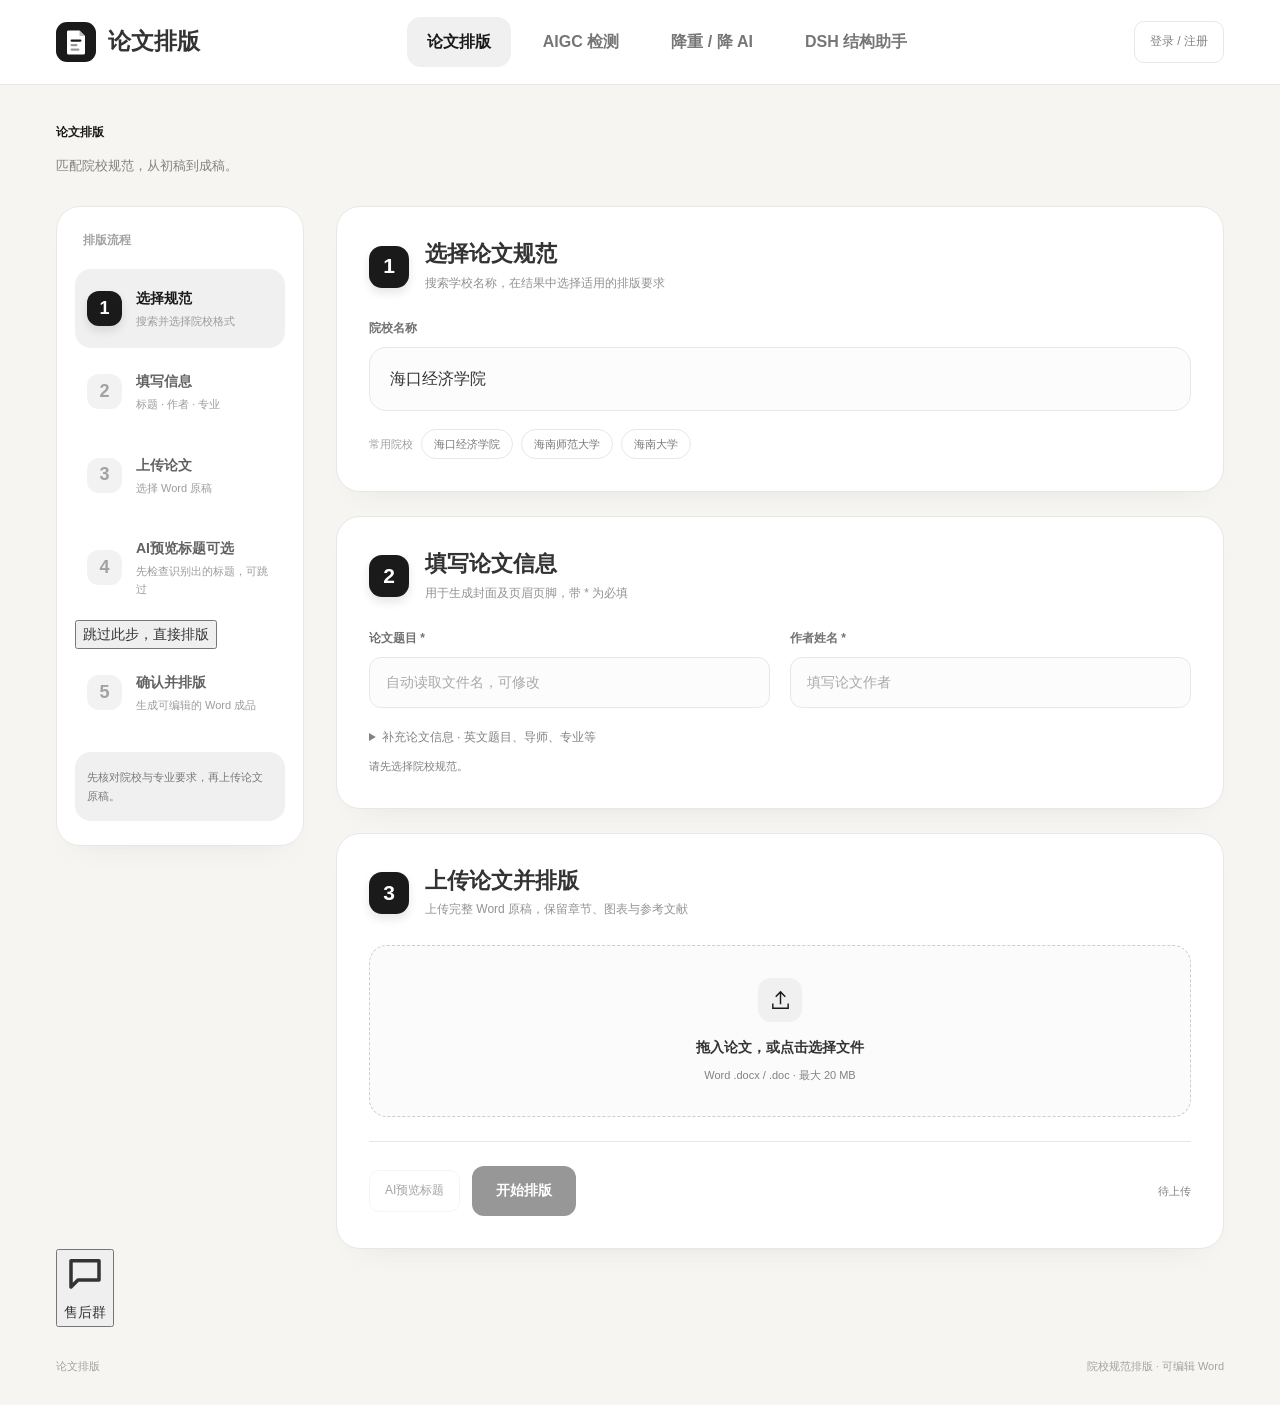
==== commit 55b51cd3: "Confirm points top-ups without the notify callback; add after-sales QQ group button Top-ups were onl" ====
--- a/web/static/index.html
+++ b/web/static/index.html
@@ -72,4 +72,5 @@
 <p class="sub">AI 会看一遍识别结果，把可能认错的标题、图题、表题标出来，由你决定采纳还是忽略；它不会直接改你的文档。</p>
 <ul style="margin:8px 0;padding-left:18px;font-size:13px;line-height:1.7"><li><b>只发送</b>标题、图题、表题、表注和标题疑似行的文字；<b>正文只发送字数</b>，表格内容不发送。</li><li><b>按实际用量扣积分</b>：先预留 <b id="aiConfirmReserve">—</b> 积分，用多少扣多少，多退少补。</li><li>AI 出错或没给出可用结果时，积分<b>全额退还</b>。</li></ul>
 <div class="actions"><button class="primary" id="aiConfirmOk" type="submit" value="ok">确认并扫描</button><button class="ghost" id="aiConfirmNo" type="button">取消</button></div></form></dialog><dialog id="pointsDialog" aria-labelledby="pointsTitle"><div><h2 id="pointsTitle">我的积分</h2><p><strong id="pointsBalance">0</strong> 积分 <span class="sub">1 元 = 10 积分，可用于检测、改写和 Word 导出；积分不可提现。</span></p><div id="pointsPackages" class="pkgs"></div><a id="pointsCheckout" target="_blank" rel="noopener noreferrer" hidden>没看到付款页？重新打开</a><p id="pointsMsg" class="msg" role="status"></p><h3 style="font-size:14px;margin:14px 0 0">积分明细</h3><ul id="pointsLedger" class="ledger"></ul><div class="actions"><button class="secondary" id="pointsClose" type="button">关闭</button></div></div></dialog>
+<button class="support-fab" id="supportBtn" type="button" aria-haspopup="dialog"><svg viewBox="0 0 24 24" aria-hidden="true"><path d="M4 5h16v11H8l-4 4z" fill="none" stroke="currentColor" stroke-width="2" stroke-linejoin="round"/></svg>售后群</button><dialog id="supportDialog" aria-labelledby="supportTitle"><form method="dialog"><h2 id="supportTitle">售后服务群</h2><p class="sub">付款、积分、排版有问题，请加群联系我们。</p><img class="support-qr" src="/support-qq.jpg" width="240" height="221" alt="售后服务 QQ 群二维码" loading="lazy"><p class="support-num">QQ 群号：<strong id="supportNum">1129543121</strong> <button class="secondary" id="supportCopy" type="button">复制</button></p><p class="sub support-tip">用手机 QQ 扫码，或搜索群号加入。</p><div class="actions"><button class="secondary" type="submit">关闭</button></div></form></dialog>
 <footer><span>论文排版</span><span>院校规范排版 · 可编辑 Word</span></footer></main><script src="/app.js" defer></script></body></html>
